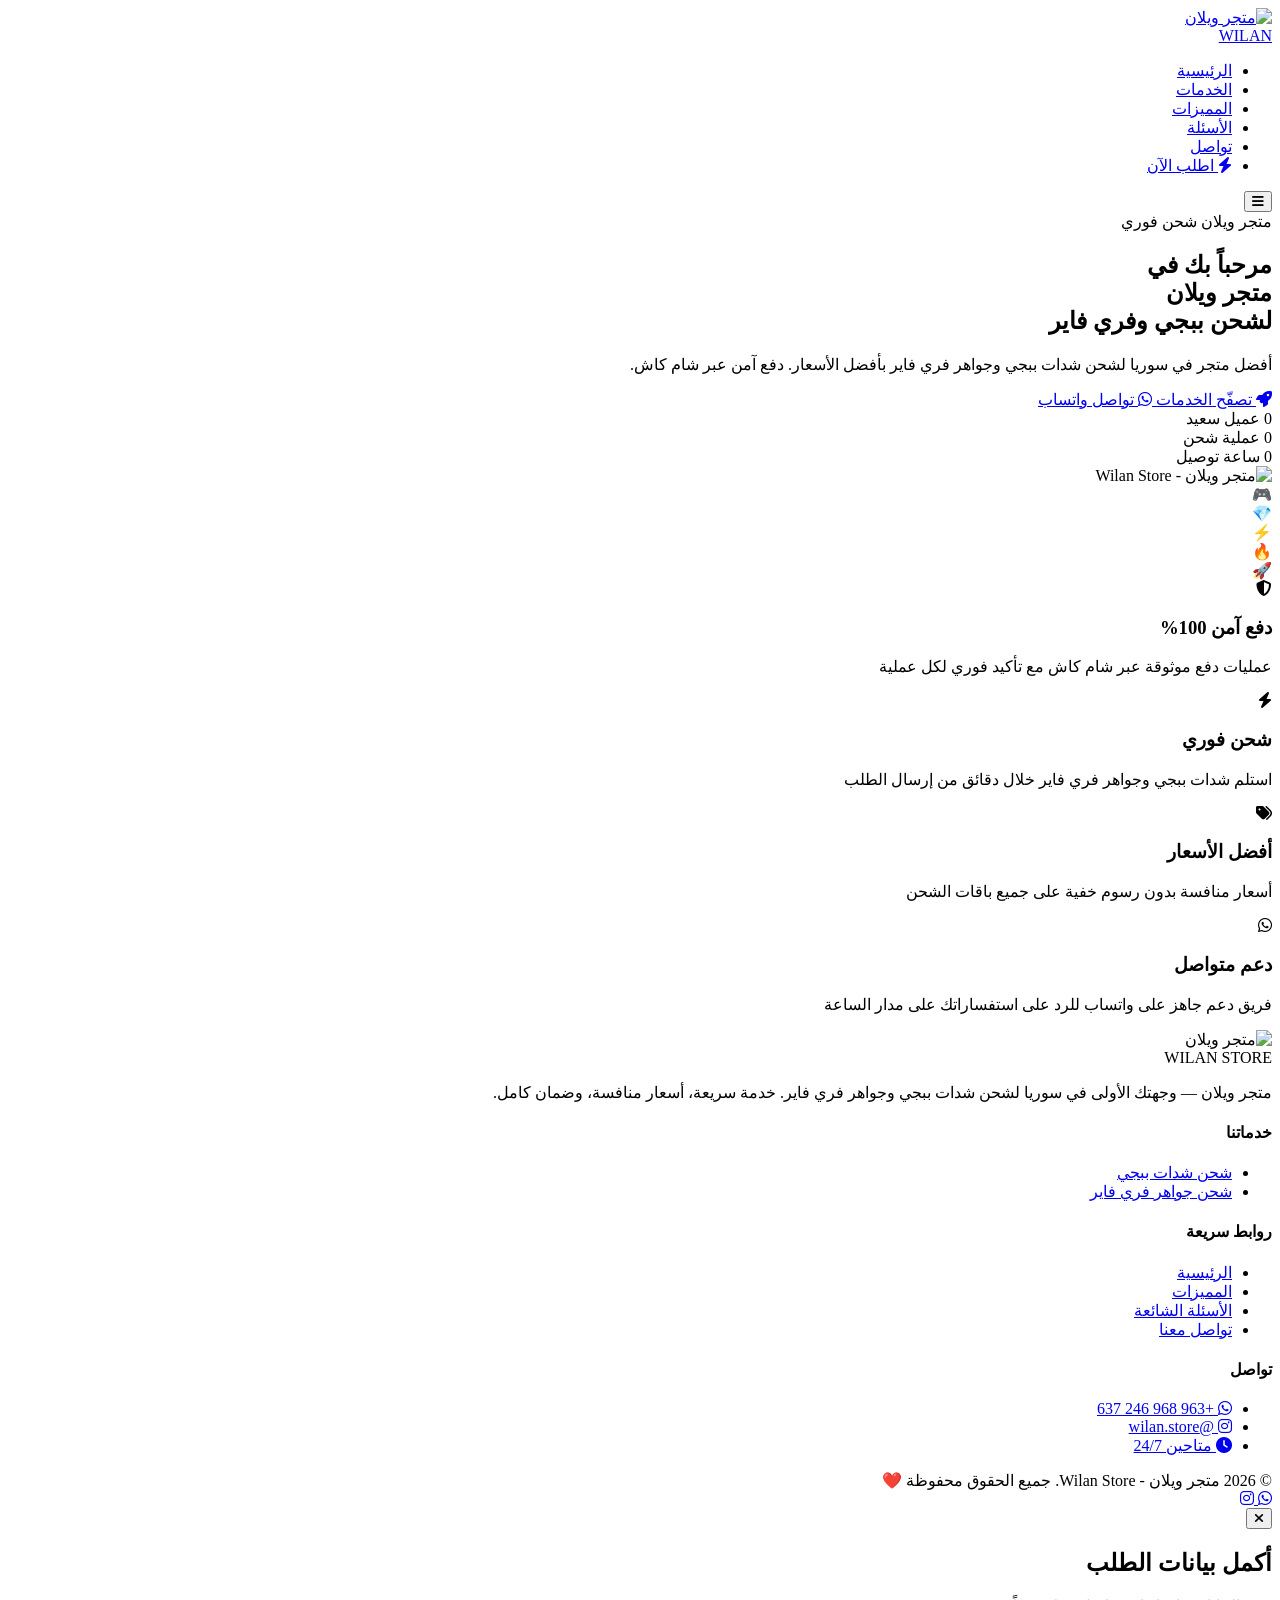
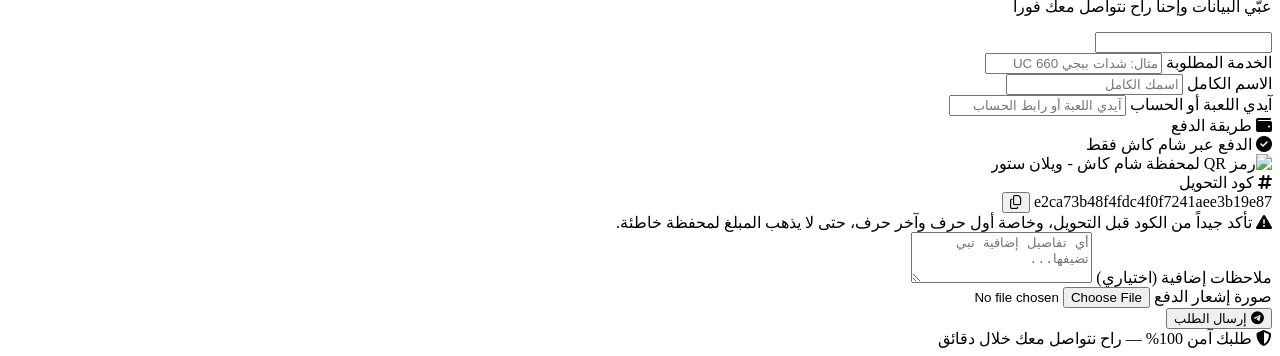
==== index.html @ 97c90207 "Add files via upload" ====
<!DOCTYPE html>
<html lang="ar" dir="rtl">
<head>
    <meta charset="UTF-8">
    <meta name="viewport" content="width=device-width, initial-scale=1.0">
    <title>متجر ويلان - Wilan Store | شحن شدات ببجي وجواهر فري فاير سوريا</title>
    <meta name="description" content="متجر ويلان - أكبر متجر في سوريا لشحن شدات ببجي وجواهر فري فاير بأفضل الأسعار وأسرع توصيل. الدفع عبر شام كاش وسيرياتيل كاش.">
    <meta name="keywords" content="شدات ببجي, جواهر فري فاير, شحن ألعاب, ويلان ستور, wilan store, شام كاش, سيرياتيل كاش, سوريا">

    <!-- Google Fonts -->
    <link rel="preconnect" href="https://fonts.googleapis.com">
    <link rel="preconnect" href="https://fonts.gstatic.com" crossorigin>
    <link href="https://fonts.googleapis.com/css2?family=Tajawal:wght@400;500;700;900&family=Cairo:wght@400;700;900&display=swap" rel="stylesheet">

    <!-- Font Awesome -->
    <link rel="stylesheet" href="https://cdnjs.cloudflare.com/ajax/libs/font-awesome/6.5.1/css/all.min.css">

    <!-- CSS -->
    <link rel="stylesheet" href="assets/css/style.css">

    <!-- Favicon (نجمة) -->
    <link rel="icon" href="data:image/svg+xml,<svg xmlns='http://www.w3.org/2000/svg' viewBox='0 0 100 100'><text y='.9em' font-size='90'>⭐</text></svg>">
</head>
<body>

    <!-- فقاعات زجاجية طافية فوق الموقع بالكامل -->
    <div class="glass-bubbles">
        <div class="glass-bubble b1"><span class="glass-bubble-inner"></span></div>
        <div class="glass-bubble b2"><span class="glass-bubble-inner"></span></div>
        <div class="glass-bubble b3"><span class="glass-bubble-inner"></span></div>
        <div class="glass-bubble b4"><span class="glass-bubble-inner"></span></div>
        <div class="glass-bubble b5"><span class="glass-bubble-inner"></span></div>
        <div class="glass-bubble b6"><span class="glass-bubble-inner"></span></div>
        <div class="glass-bubble b7"><span class="glass-bubble-inner"></span></div>
        <div class="glass-bubble b8"><span class="glass-bubble-inner"></span></div>
    </div>

    <!-- شريط تقدم التمرير -->
    <div class="scroll-progress" id="scrollProgress"></div>

    <!-- خلفية نجوم -->
    <div class="stars-bg"></div>

    <!-- شريط التنقل -->
    <nav class="navbar">
        <div class="nav-container">
            <a href="index.html" class="nav-logo">
                <div class="nav-logo-icon"><img src="assets/img/logo.jpg" alt="متجر ويلان" class="brand-photo"></div>
                <span class="nav-logo-text">WILAN</span>
            </a>

            <ul class="nav-menu">
                <li><a href="index.html" class="active">الرئيسية</a></li>
                <li><a href="services.html">الخدمات</a></li>
                <li><a href="features.html">المميزات</a></li>
                <li><a href="faq.html">الأسئلة</a></li>
                <li><a href="contact.html">تواصل</a></li>
                <li><a href="javascript:void(0)" onclick="openOrderModal()" class="nav-cta"><i class="fa-solid fa-bolt"></i> اطلب الآن</a></li>
            </ul>

            <button class="nav-toggle" aria-label="فتح القائمة">
                <i class="fa-solid fa-bars"></i>
            </button>
        </div>
    </nav>

    <!-- شريط العروض (يُتحكم به عبر بوت تيليجرام) -->
    <div class="offer-banner" id="offerBanner" style="display:none;">
        <i class="fa-solid fa-bullhorn"></i>
        <span id="offerBannerText"></span>
    </div>

<!-- قسم الهيرو -->
    <section id="home" class="hero">
        <div class="hero-container">
            <div class="hero-content">
                <div class="hero-badge">
                    <span class="dot"></span>
                    متجر ويلان شحن فوري
                </div>

                <h1>
                    مرحباً بك في <br>
                    <span class="gradient">متجر ويلان</span> <br>
                    <span class="glow">لشحن ببجي وفري فاير</span>
                </h1>

                <p>
                    أفضل متجر في سوريا لشحن شدات ببجي وجواهر فري فاير بأفضل الأسعار. دفع آمن عبر شام كاش.
                </p>

                <div class="hero-buttons">
                    <a href="services.html" class="btn btn-primary">
                        <i class="fa-solid fa-rocket"></i>
                        تصفّح الخدمات
                    </a>
                    <a href="https://wa.me/963968246637" target="_blank" class="btn btn-outline">
                        <i class="fa-brands fa-whatsapp"></i>
                        تواصل واتساب
                    </a>
                </div>

                <div class="hero-stats">
                    <div class="hero-stat">
                        <span class="hero-stat-num" data-target="5000">0</span>
                        <span class="hero-stat-label">عميل سعيد</span>
                    </div>
                    <div class="hero-stat">
                        <span class="hero-stat-num" data-target="10000">0</span>
                        <span class="hero-stat-label">عملية شحن</span>
                    </div>
                    <div class="hero-stat">
                        <span class="hero-stat-num" data-target="24">0</span>
                        <span class="hero-stat-label">ساعة توصيل</span>
                    </div>
                </div>
            </div>

            <div class="hero-visual">
                <div class="logo-showcase">
                    <div class="logo-showcase-ring"></div>
                    <div class="logo-showcase-ring"></div>
                    <div class="logo-showcase-ring"></div>
                    <div class="logo-showcase-center">
                        <img src="assets/img/logo.jpg" alt="متجر ويلان - Wilan Store" class="brand-photo-big">
                    </div>

                    <div class="floating-icon icon-1"><span class="floating-icon-inner">🎮</span></div>
                    <div class="floating-icon icon-2"><span class="floating-icon-inner">💎</span></div>
                    <div class="floating-icon icon-3"><span class="floating-icon-inner">⚡</span></div>
                    <div class="floating-icon icon-4"><span class="floating-icon-inner">🔥</span></div>
                    <div class="floating-icon icon-5"><span class="floating-icon-inner">🚀</span></div>
                </div>
            </div>
        </div>
    </section>

    
    <!-- مربعات زجاجية - لماذا نحن -->
    <section class="glass-section">
        <div class="glass-grid">
            <div class="glass-box">
                <div class="glass-box-icon"><i class="fa-solid fa-shield-halved"></i></div>
                <h3>دفع آمن 100%</h3>
                <p>عمليات دفع موثوقة عبر شام كاش مع تأكيد فوري لكل عملية</p>
            </div>
            <div class="glass-box">
                <div class="glass-box-icon"><i class="fa-solid fa-bolt"></i></div>
                <h3>شحن فوري</h3>
                <p>استلم شدات ببجي وجواهر فري فاير خلال دقائق من إرسال الطلب</p>
            </div>
            <div class="glass-box">
                <div class="glass-box-icon"><i class="fa-solid fa-tags"></i></div>
                <h3>أفضل الأسعار</h3>
                <p>أسعار منافسة بدون رسوم خفية على جميع باقات الشحن</p>
            </div>
            <div class="glass-box">
                <div class="glass-box-icon"><i class="fa-brands fa-whatsapp"></i></div>
                <h3>دعم متواصل</h3>
                <p>فريق دعم جاهز على واتساب للرد على استفساراتك على مدار الساعة</p>
            </div>
        </div>
    </section>

    <!-- الفوتر -->
    <footer class="footer">
        <div class="footer-container">
            <div class="footer-col">
                <div class="footer-logo">
                    <div class="nav-logo-icon"><img src="assets/img/logo.jpg" alt="متجر ويلان" class="brand-photo"></div>
                    <span class="nav-logo-text">WILAN STORE</span>
                </div>
                <p>متجر ويلان — وجهتك الأولى في سوريا لشحن شدات ببجي وجواهر فري فاير. خدمة سريعة، أسعار منافسة، وضمان كامل.</p>
            </div>

            <div class="footer-col">
                <h4>خدماتنا</h4>
                <ul>
                    <li><a href="services.html">شحن شدات ببجي</a></li>
                    <li><a href="services.html">شحن جواهر فري فاير</a></li>
                </ul>
            </div>

            <div class="footer-col">
                <h4>روابط سريعة</h4>
                <ul>
                    <li><a href="index.html">الرئيسية</a></li>
                    <li><a href="features.html">المميزات</a></li>
                    <li><a href="faq.html">الأسئلة الشائعة</a></li>
                    <li><a href="contact.html">تواصل معنا</a></li>
                </ul>
            </div>

            <div class="footer-col">
                <h4>تواصل</h4>
                <ul>
                    <li><a href="https://wa.me/963968246637" target="_blank"><i class="fa-brands fa-whatsapp"></i> +963 968 246 637</a></li>
                    <li><a href="https://instagram.com/wilan.store" target="_blank"><i class="fa-brands fa-instagram"></i> @wilan.store</a></li>
                    <li><a href="javascript:void(0)"><i class="fa-solid fa-clock"></i> متاحين 24/7</a></li>
                </ul>
            </div>
        </div>

        <div class="footer-bottom">
            © <span id="year"></span> متجر ويلان - Wilan Store. جميع الحقوق محفوظة ❤️
        </div>
    </footer>

<!-- أزرار التواصل العائمة -->
    <a href="https://wa.me/963968246637" target="_blank" class="floating-whatsapp" title="تواصل واتساب">
        <i class="fa-brands fa-whatsapp"></i>
    </a>
    <a href="https://instagram.com/wilan.store" target="_blank" class="floating-instagram" title="تابعنا على انستغرام">
        <i class="fa-brands fa-instagram"></i>
    </a>

    <!-- Modal الطلب -->
    <div class="modal" id="orderModal">
        <div class="modal-content">
            <button class="modal-close" type="button">
                <i class="fa-solid fa-xmark"></i>
            </button>

            <h2>أكمل بيانات الطلب</h2>
            <p class="modal-subtitle">عبّي البيانات وإحنا راح نتواصل معك فوراً</p>

            <form id="orderForm" enctype="multipart/form-data">
                <input type="text" name="website" class="hp-field" tabindex="-1" autocomplete="off">
                <input type="hidden" id="modalPrice" name="price">
                <div class="form-group">
                    <label for="modalService">الخدمة المطلوبة</label>
                    <input type="text" id="modalService" name="service" placeholder="مثال: شدات ببجي 660 UC" required>
                </div>

                <div class="form-group">
                    <label for="modalName">الاسم الكامل</label>
                    <input type="text" id="modalName" name="name" placeholder="اسمك الكامل" required>
                </div>

                <div class="form-group">
                    <label for="modalGameId">آيدي اللعبة أو الحساب</label>
                    <input type="text" id="modalGameId" name="gameId" placeholder="آيدي اللعبة أو رابط الحساب" required>
                </div>

                <div class="form-group">
                    <label><i class="fa-solid fa-wallet"></i> طريقة الدفع</label>
                    <input type="hidden" name="payment" value="شام كاش">
                    <div class="shamcash-box">
                        <div class="shamcash-header">
                            <i class="fa-solid fa-circle-check"></i>
                            <span>الدفع عبر شام كاش فقط</span>
                        </div>

                        <div class="shamcash-qr">
                            <img src="assets/img/shamcash-qr.jpg" alt="رمز QR لمحفظة شام كاش - ويلان ستور" loading="lazy">
                        </div>

                        <div class="shamcash-code-label">
                            <i class="fa-solid fa-hashtag"></i>
                            <span>كود التحويل</span>
                        </div>
                        <div class="shamcash-code">
                            <span id="shamCashCode">e2ca73b48f4fdc4f0f7241aee3b19e87</span>
                            <button type="button" class="copy-code-btn" data-copy-target="shamCashCode" aria-label="نسخ كود التحويل">
                                <i class="fa-regular fa-copy"></i>
                            </button>
                        </div>

                        <div class="shamcash-warning">
                            <i class="fa-solid fa-triangle-exclamation"></i>
                            <span>تأكد جيداً من الكود قبل التحويل، وخاصة أول حرف وآخر حرف، حتى لا يذهب المبلغ لمحفظة خاطئة.</span>
                        </div>
                    </div>
                </div>

                <div class="form-group">
                    <label for="modalNotes">ملاحظات إضافية (اختياري)</label>
                    <textarea id="modalNotes" name="notes" rows="3" placeholder="أي تفاصيل إضافية تبي تضيفها..."></textarea>
                </div>

                <div class="form-group">
                    <label for="modalReceipt">صورة إشعار الدفع</label>
                    <input type="file" id="modalReceipt" name="receipt" accept="image/*" required>
                    <div class="receipt-preview" id="receiptPreview" style="display:none;">
                        <img id="receiptPreviewImg" src="" alt="معاينة الإشعار">
                    </div>
                </div>

                <button type="submit" class="form-submit" id="orderSubmitBtn">
                    <i class="fa-brands fa-telegram"></i>
                    <span id="orderSubmitBtnText">إرسال الطلب</span>
                </button>

                <div class="form-status" id="formStatus"></div>

                <div class="modal-note">
                    <i class="fa-solid fa-shield-halved"></i>
                    <span>طلبك آمن 100% — راح نتواصل معك خلال دقائق</span>
                </div>
            </form>
        </div>
    </div>

    
    <script src="assets/js/config.js"></script>
    <script src="assets/js/main.js"></script>
    <script>
        // تحديث السنة تلقائياً
        document.getElementById('year').textContent = new Date().getFullYear();
    </script>
</body>
</html>
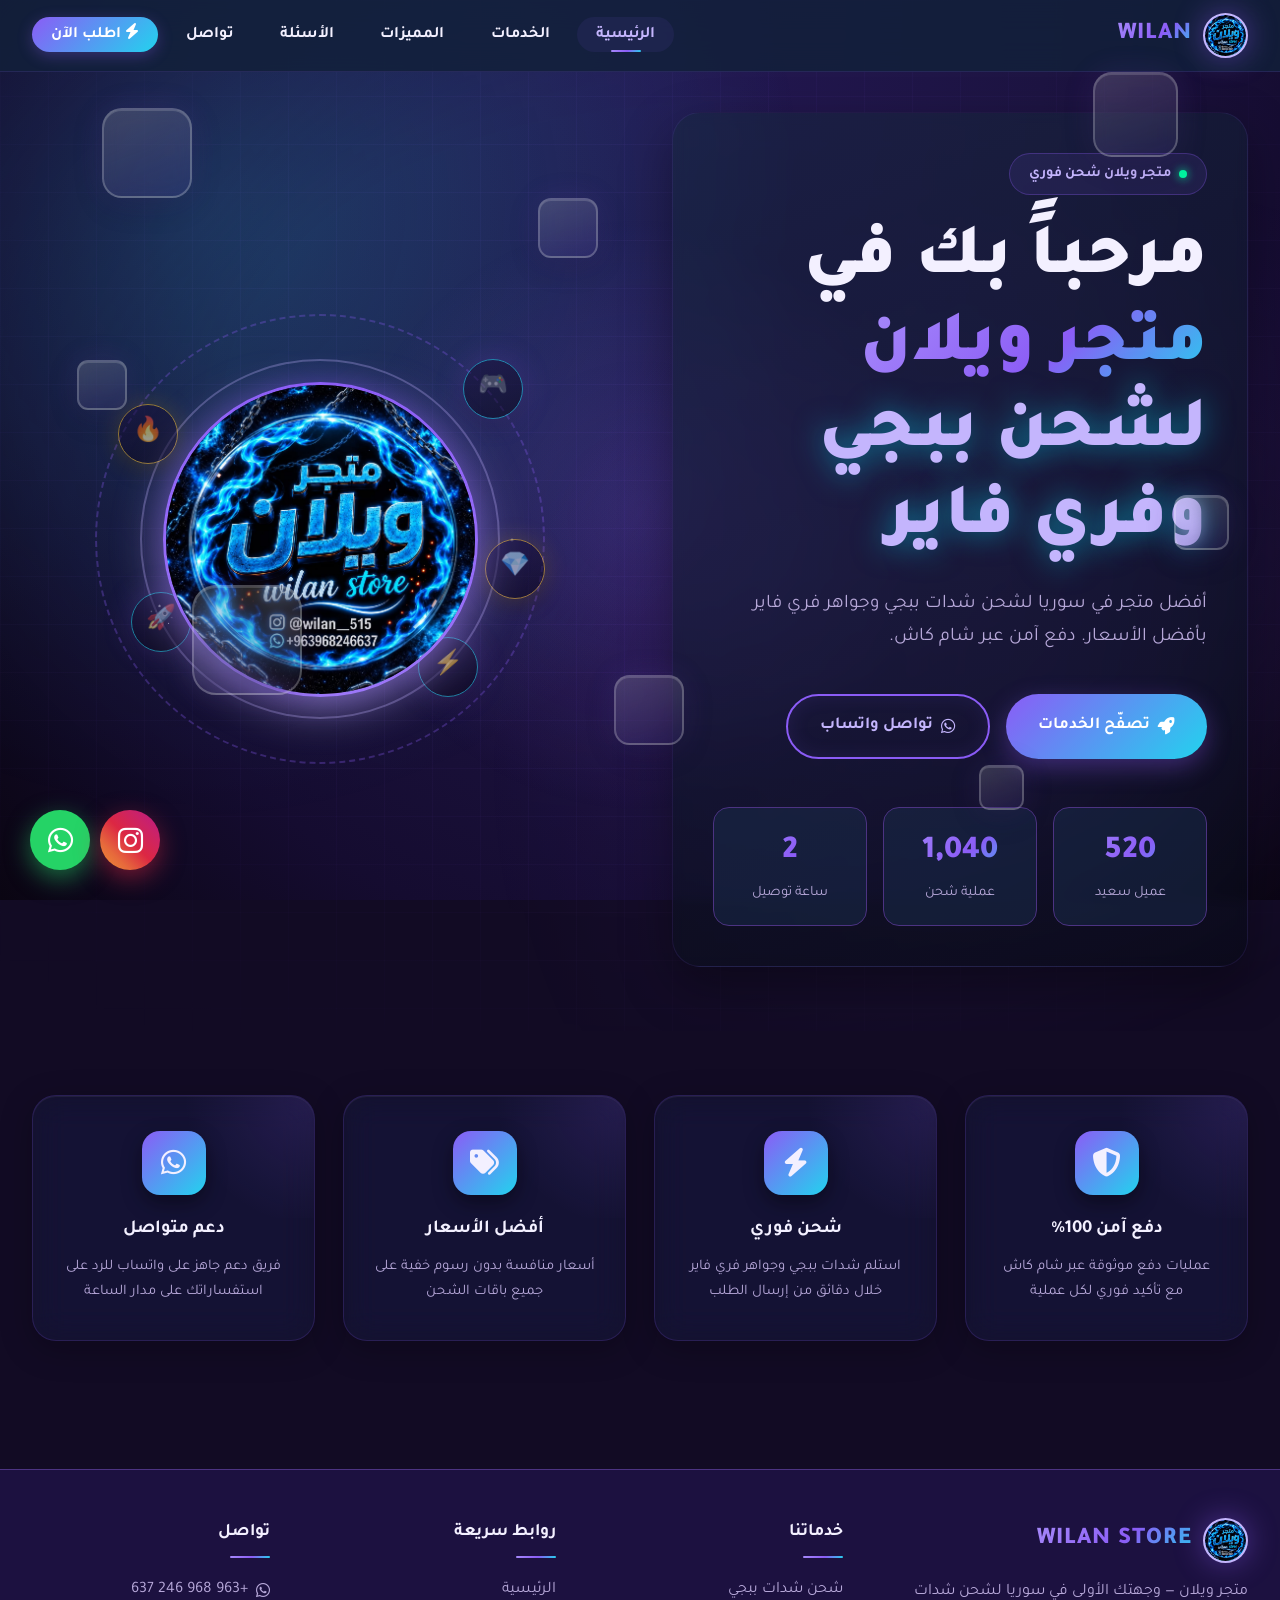
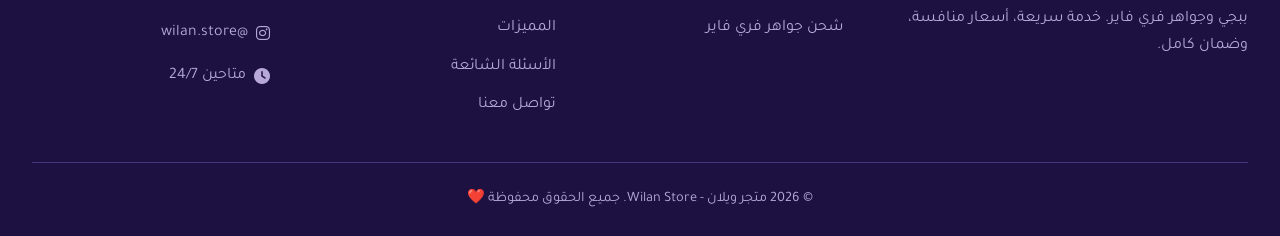
==== commit b4029367: "Rename index-1.html to index.html" ====
--- a/index.html
+++ b/index.html
@@ -308,5 +308,6 @@
         // تحديث السنة تلقائياً
         document.getElementById('year').textContent = new Date().getFullYear();
     </script>
+    <script src="assets/js/auth.js" defer></script>
 </body>
 </html>
--- a/assets/css/style.css
+++ b/assets/css/style.css
@@ -0,0 +1,1985 @@
+/* ============================================
+   ويلان ستور - Wilan Store
+   ستايل Neon Arcade - دمج بنفسجي كهربائي × سماوي × ذهبي
+============================================ */
+
+:root {
+    --primary: #8b5cf6;          /* بنفسجي كهربائي - اللون الأساسي الجديد */
+    --primary-dark: #6d28d9;     /* بنفسجي غامق للتدرجات والظلال */
+    --primary-glow: #c4b5fd;     /* توهج لافندر فاتح */
+    --accent: #22d3ee;           /* سماوي/فيروزي - لون التباين الثانوي (Duotone) */
+    --sky-feather: #a78bfa;      /* لافندر ريشي فاتح */
+    --white: #ffffff;
+    --dark-bg: #120b24;          /* كحلي بنفسجي عميق شبه أسود */
+    --dark-card: #1c1140;
+    --dark-card-2: #24164f;
+    --border: #4c3382;
+    --text: #f3f0ff;
+    --text-muted: #b7a8d9;
+    --gold: #fbbf24;             /* ذهبي دافئ لشارات VIP والتقييمات */
+    --danger: #ff4d6d;
+    --success: #00f5a0;
+    --gradient-1: linear-gradient(135deg, #8b5cf6 0%, #22d3ee 100%);
+    --gradient-2: linear-gradient(135deg, #a78bfa 0%, #8b5cf6 55%, #22d3ee 100%);
+    --gradient-gold: linear-gradient(135deg, #fbbf24 0%, #f59e0b 100%);
+    --shadow-glow: 0 0 30px rgba(139, 92, 246, 0.45);
+    --shadow-card: 0 8px 32px rgba(8, 4, 20, 0.55);
+    --transition: all 0.3s cubic-bezier(0.4, 0, 0.2, 1);
+}
+
+* {
+    margin: 0;
+    padding: 0;
+    box-sizing: border-box;
+}
+
+html {
+    scroll-behavior: smooth;
+}
+
+body {
+    font-family: 'Tajawal', 'Cairo', 'Segoe UI', sans-serif;
+    background: var(--dark-bg);
+    color: var(--text);
+    line-height: 1.7;
+    overflow-x: hidden;
+    direction: rtl;
+}
+
+/* خلفية نجوم متلألئة */
+.stars-bg {
+    position: fixed;
+    top: 0;
+    left: 0;
+    width: 100%;
+    height: 100%;
+    z-index: -1;
+    background:
+        radial-gradient(ellipse at top, #241854 0%, #1d1442 45%, #150c30 75%, #0a0512 100%),
+        var(--dark-bg);
+}
+
+.stars-bg::before,
+.stars-bg::after {
+    content: '';
+    position: absolute;
+    top: 0;
+    left: 0;
+    width: 100%;
+    height: 100%;
+    background-image:
+        radial-gradient(2px 2px at 20% 30%, white, transparent),
+        radial-gradient(1px 1px at 60% 70%, white, transparent),
+        radial-gradient(1.5px 1.5px at 80% 20%, white, transparent),
+        radial-gradient(1px 1px at 30% 80%, white, transparent),
+        radial-gradient(2px 2px at 90% 50%, white, transparent),
+        radial-gradient(1px 1px at 10% 60%, white, transparent),
+        radial-gradient(1.5px 1.5px at 45% 15%, white, transparent),
+        radial-gradient(1px 1px at 70% 90%, white, transparent);
+    background-size: 200% 200%;
+    animation: starsTwinkle 8s ease-in-out infinite;
+    opacity: 0.6;
+}
+
+.stars-bg::after {
+    background-size: 300% 300%;
+    animation: starsTwinkle 12s ease-in-out infinite reverse;
+    opacity: 0.4;
+}
+
+@keyframes starsTwinkle {
+    0%, 100% { opacity: 0.4; }
+    50% { opacity: 0.8; }
+}
+
+/* شريط التنقل */
+.navbar {
+    position: fixed;
+    top: 0;
+    right: 0;
+    left: 0;
+    z-index: 1000;
+    background: rgba(18, 32, 58, 0.85);
+    backdrop-filter: blur(20px);
+    -webkit-backdrop-filter: blur(20px);
+    border-bottom: 1px solid rgba(139, 92, 246, 0.15);
+    transition: var(--transition);
+}
+
+.navbar.scrolled {
+    background: rgba(18, 32, 58, 0.95);
+    box-shadow: 0 4px 30px rgba(139, 92, 246, 0.1);
+}
+
+/* شريط العروض - يُتحكم به عبر بوت تيليجرام */
+.offer-banner {
+    position: sticky;
+    top: 72px;
+    z-index: 999;
+    background: var(--gradient-gold);
+    color: #241205;
+    font-weight: 700;
+    text-align: center;
+    padding: 0.6rem 1rem;
+    font-size: 0.95rem;
+    display: flex;
+    align-items: center;
+    justify-content: center;
+    gap: 0.5rem;
+}
+
+.nav-container {
+    max-width: 1400px;
+    margin: 0 auto;
+    padding: 0.8rem 2rem;
+    display: flex;
+    align-items: center;
+    justify-content: space-between;
+    gap: 2rem;
+}
+
+.nav-logo {
+    display: flex;
+    align-items: center;
+    gap: 0.7rem;
+    text-decoration: none;
+    color: var(--text);
+    font-weight: 900;
+    font-size: 1.5rem;
+}
+
+.nav-logo-icon {
+    width: 45px;
+    height: 45px;
+    border-radius: 50%;
+    background: var(--gradient-1);
+    display: flex;
+    align-items: center;
+    justify-content: center;
+    color: white;
+    font-size: 1.4rem;
+    font-weight: 900;
+    box-shadow: var(--shadow-glow);
+    border: 2px solid var(--primary-glow);
+    position: relative;
+    overflow: hidden;
+}
+
+.nav-logo-icon::before {
+    content: '';
+    position: absolute;
+    inset: 0;
+    background: conic-gradient(from 0deg, transparent, rgba(255,255,255,0.4), transparent);
+    animation: rotateGlow 4s linear infinite;
+}
+
+.brand-mark {
+    width: 56%;
+    height: 56%;
+    color: #ffffff;
+    position: relative;
+    z-index: 1;
+    filter: drop-shadow(0 0 6px rgba(255, 255, 255, 0.35));
+}
+
+.brand-photo {
+    width: 100%;
+    height: 100%;
+    border-radius: 50%;
+    object-fit: cover;
+    position: relative;
+    z-index: 1;
+}
+
+@keyframes rotateGlow {
+    to { transform: rotate(360deg); }
+}
+
+.nav-logo-text {
+    background: var(--gradient-2);
+    -webkit-background-clip: text;
+    background-clip: text;
+    -webkit-text-fill-color: transparent;
+    letter-spacing: 1px;
+}
+
+.nav-menu {
+    display: flex;
+    list-style: none;
+    gap: 0.5rem;
+    align-items: center;
+}
+
+.nav-menu a {
+    color: var(--text);
+    text-decoration: none;
+    padding: 0.6rem 1.2rem;
+    border-radius: 50px;
+    font-weight: 600;
+    transition: var(--transition);
+    position: relative;
+}
+
+.nav-menu a:hover,
+.nav-menu a.active {
+    color: var(--primary-glow);
+    background: rgba(139, 92, 246, 0.08);
+}
+
+.nav-menu a.active::after {
+    content: '';
+    position: absolute;
+    bottom: 0;
+    right: 50%;
+    transform: translateX(50%);
+    width: 30px;
+    height: 2px;
+    background: var(--gradient-2);
+    border-radius: 2px;
+}
+
+.nav-cta {
+    background: var(--gradient-1) !important;
+    color: white !important;
+    box-shadow: 0 4px 15px rgba(139, 92, 246, 0.3);
+}
+
+.nav-cta:hover {
+    transform: translateY(-2px);
+    box-shadow: 0 6px 20px rgba(139, 92, 246, 0.5) !important;
+}
+
+.nav-toggle {
+    display: none;
+    width: 44px;
+    height: 44px;
+    align-items: center;
+    justify-content: center;
+    background: var(--dark-card);
+    border: 1px solid var(--border);
+    border-radius: 50%;
+    color: var(--text);
+    font-size: 1.2rem;
+    cursor: pointer;
+    transition: var(--transition);
+}
+
+.nav-toggle:hover {
+    border-color: var(--primary);
+    color: var(--primary-glow);
+}
+
+/* قسم الهيرو */
+/* فقاعات زجاجية طافية فوق كامل الموقع */
+.glass-bubbles {
+    position: fixed;
+    inset: 0;
+    overflow: hidden;
+    pointer-events: none;
+    z-index: 999999;
+}
+
+.glass-bubble {
+    position: absolute;
+    will-change: transform;
+    transition: transform 0.2s ease-out;
+}
+
+.glass-bubble-inner {
+    display: block;
+    width: 100%;
+    height: 100%;
+    background: linear-gradient(160deg, rgba(255, 255, 255, 0.35), rgba(139, 92, 246, 0.22));
+    border: 2px solid rgba(255, 255, 255, 0.55);
+    border-radius: 22%;
+    backdrop-filter: blur(8px);
+    -webkit-backdrop-filter: blur(8px);
+    box-shadow: 0 8px 32px rgba(0, 0, 0, 0.35), 0 0 30px rgba(139, 92, 246, 0.35), inset 0 1px 0 rgba(255, 255, 255, 0.4);
+    animation: bubbleFloat 9s ease-in-out infinite;
+    opacity: 0.45;
+}
+
+.glass-bubble.b1 { width: 90px; height: 90px; top: 12%; left: 8%; }
+.glass-bubble.b2 { width: 60px; height: 60px; top: 22%; left: 42%; }
+.glass-bubble.b3 { width: 110px; height: 110px; top: 65%; left: 15%; }
+.glass-bubble.b4 { width: 70px; height: 70px; top: 75%; left: 48%; }
+.glass-bubble.b5 { width: 50px; height: 50px; top: 40%; left: 6%; }
+.glass-bubble.b6 { width: 85px; height: 85px; top: 8%; right: 8%; }
+.glass-bubble.b7 { width: 55px; height: 55px; top: 55%; right: 4%; }
+.glass-bubble.b8 { width: 45px; height: 45px; top: 85%; right: 20%; }
+
+.glass-bubble.b1 .glass-bubble-inner { animation-duration: 10s; }
+.glass-bubble.b2 .glass-bubble-inner { animation-duration: 8s; animation-delay: 1s; }
+.glass-bubble.b3 .glass-bubble-inner { animation-duration: 12s; animation-delay: 0.5s; }
+.glass-bubble.b4 .glass-bubble-inner { animation-duration: 9s; animation-delay: 2s; }
+.glass-bubble.b5 .glass-bubble-inner { animation-duration: 7s; animation-delay: 1.5s; }
+.glass-bubble.b6 .glass-bubble-inner { animation-duration: 11s; animation-delay: 0.8s; }
+.glass-bubble.b7 .glass-bubble-inner { animation-duration: 8.5s; animation-delay: 2.5s; }
+.glass-bubble.b8 .glass-bubble-inner { animation-duration: 6.5s; animation-delay: 1.2s; }
+
+@keyframes bubbleFloat {
+    0%, 100% { transform: translateY(0) translateX(0) rotate(0deg); }
+    25% { transform: translateY(-22px) translateX(10px) rotate(6deg); }
+    50% { transform: translateY(-8px) translateX(-14px) rotate(-4deg); }
+    75% { transform: translateY(-28px) translateX(6px) rotate(3deg); }
+}
+
+@media (max-width: 768px) {
+    .glass-bubble.b2, .glass-bubble.b4, .glass-bubble.b7 { display: none; }
+}
+
+.hero {
+    min-height: 100vh;
+    display: flex;
+    align-items: center;
+    justify-content: center;
+    position: relative;
+    padding: 7rem 2rem 4rem;
+    overflow: hidden;
+}
+
+.hero::before {
+    content: '';
+    position: absolute;
+    top: 50%;
+    left: 50%;
+    transform: translate(-50%, -50%);
+    width: 600px;
+    height: 600px;
+    background: radial-gradient(circle, rgba(139, 92, 246, 0.2) 0%, transparent 70%);
+    border-radius: 50%;
+    animation: pulseGlow 4s ease-in-out infinite;
+    z-index: 0;
+}
+
+.hero::after {
+    content: '';
+    position: absolute;
+    inset: 0;
+    background:
+        radial-gradient(circle at 15% 20%, rgba(34, 211, 238, 0.22) 0%, transparent 45%),
+        radial-gradient(circle at 85% 75%, rgba(139, 92, 246, 0.18) 0%, transparent 45%),
+        linear-gradient(rgba(139, 92, 246, 0.05) 1px, transparent 1px),
+        linear-gradient(90deg, rgba(139, 92, 246, 0.05) 1px, transparent 1px);
+    background-size: auto, auto, 48px 48px, 48px 48px;
+    -webkit-mask-image: radial-gradient(ellipse 80% 70% at 50% 40%, #000 40%, transparent 100%);
+    mask-image: radial-gradient(ellipse 80% 70% at 50% 40%, #000 40%, transparent 100%);
+    z-index: 0;
+    pointer-events: none;
+}
+
+@keyframes pulseGlow {
+    0%, 100% { transform: translate(-50%, -50%) scale(1); opacity: 0.6; }
+    50% { transform: translate(-50%, -50%) scale(1.2); opacity: 0.9; }
+}
+
+.hero-container {
+    max-width: 1400px;
+    width: 100%;
+    display: grid;
+    grid-template-columns: 1fr 1fr;
+    gap: 4rem;
+    align-items: center;
+    position: relative;
+    z-index: 3;
+}
+
+.hero-content {
+    animation: slideInRight 1s ease-out;
+    background: linear-gradient(160deg, rgba(23, 39, 63, 0.55) 0%, rgba(6, 10, 20, 0.55) 100%);
+    border: 1px solid rgba(139, 92, 246, 0.12);
+    border-radius: 28px;
+    padding: 2.5rem;
+    backdrop-filter: blur(6px);
+    box-shadow: 0 20px 50px rgba(0, 0, 0, 0.35);
+}
+
+@keyframes slideInRight {
+    from { opacity: 0; transform: translateX(50px); }
+    to { opacity: 1; transform: translateX(0); }
+}
+
+.hero-badge {
+    display: inline-flex;
+    align-items: center;
+    gap: 0.5rem;
+    padding: 0.5rem 1.2rem;
+    background: rgba(139, 92, 246, 0.1);
+    border: 1px solid rgba(139, 92, 246, 0.3);
+    border-radius: 50px;
+    color: var(--primary-glow);
+    font-size: 0.9rem;
+    font-weight: 600;
+    margin-bottom: 1.5rem;
+    animation: fadeInDown 1s ease-out 0.2s both;
+}
+
+.hero-badge .dot {
+    width: 8px;
+    height: 8px;
+    background: var(--success);
+    border-radius: 50%;
+    animation: blink 1.5s ease-in-out infinite;
+    box-shadow: 0 0 10px var(--success);
+}
+
+@keyframes blink {
+    0%, 100% { opacity: 1; }
+    50% { opacity: 0.4; }
+}
+
+.hero h1 {
+    font-size: clamp(2.5rem, 6vw, 4.5rem);
+    font-weight: 900;
+    line-height: 1.2;
+    margin-bottom: 1.5rem;
+    animation: fadeInUp 1s ease-out 0.3s both;
+}
+
+.hero h1 .gradient {
+    background: var(--gradient-2);
+    -webkit-background-clip: text;
+    background-clip: text;
+    -webkit-text-fill-color: transparent;
+    display: inline-block;
+}
+
+.hero h1 .glow {
+    color: var(--primary-glow);
+    text-shadow: 0 0 30px rgba(0, 229, 255, 0.5);
+}
+
+.hero p {
+    font-size: 1.2rem;
+    color: var(--text-muted);
+    margin-bottom: 2.5rem;
+    max-width: 600px;
+    animation: fadeInUp 1s ease-out 0.5s both;
+}
+
+@keyframes fadeInUp {
+    from { opacity: 0; transform: translateY(30px); }
+    to { opacity: 1; transform: translateY(0); }
+}
+
+@keyframes fadeInDown {
+    from { opacity: 0; transform: translateY(-30px); }
+    to { opacity: 1; transform: translateY(0); }
+}
+
+.hero-buttons {
+    display: flex;
+    gap: 1rem;
+    flex-wrap: wrap;
+    animation: fadeInUp 1s ease-out 0.7s both;
+}
+
+.btn {
+    padding: 1rem 2rem;
+    border-radius: 50px;
+    font-weight: 700;
+    font-size: 1.05rem;
+    text-decoration: none;
+    display: inline-flex;
+    align-items: center;
+    gap: 0.5rem;
+    cursor: pointer;
+    transition: var(--transition);
+    border: none;
+    font-family: inherit;
+}
+
+.btn:active,
+.service-card-btn:active,
+.nav-cta:active,
+.form-submit:active,
+.tab-btn:active {
+    transform: scale(0.95);
+}
+
+.btn-primary {
+    background: var(--gradient-1);
+    color: white;
+    box-shadow: 0 8px 25px rgba(139, 92, 246, 0.35);
+}
+
+.btn-primary:hover {
+    transform: translateY(-3px);
+    box-shadow: 0 12px 35px rgba(139, 92, 246, 0.5);
+}
+
+.btn-outline {
+    background: transparent;
+    color: var(--primary-glow);
+    border: 2px solid var(--primary);
+    box-shadow: inset 0 0 20px rgba(139, 92, 246, 0.1);
+}
+
+.btn-outline:hover {
+    background: rgba(139, 92, 246, 0.1);
+    transform: translateY(-3px);
+    box-shadow: 0 8px 25px rgba(139, 92, 246, 0.2), inset 0 0 20px rgba(139, 92, 246, 0.2);
+}
+
+/* شريط تقدّم التمرير - إشارة اللعب المميزة للموقع */
+.scroll-progress {
+    position: fixed;
+    top: 0;
+    right: 0;
+    height: 3px;
+    width: 0%;
+    background: linear-gradient(90deg, var(--primary), var(--primary-glow));
+    box-shadow: 0 0 10px rgba(0, 229, 255, 0.7);
+    z-index: 2000;
+    transition: width 0.1s ease-out;
+}
+
+@media (prefers-reduced-motion: reduce) {
+    *, *::before, *::after {
+        animation-duration: 0.01ms !important;
+        animation-iteration-count: 1 !important;
+        transition-duration: 0.01ms !important;
+        scroll-behavior: auto !important;
+    }
+}
+
+.hero-stats {
+    display: flex;
+    gap: 1rem;
+    margin-top: 3rem;
+    padding-top: 0;
+    border-top: none;
+    animation: fadeInUp 1s ease-out 0.9s both;
+}
+
+.hero-stat {
+    text-align: center;
+    flex: 1;
+    padding: 1.1rem 0.5rem;
+    background: rgba(26, 44, 77, 0.5);
+    border: 1px solid var(--border);
+    border-radius: 16px;
+    backdrop-filter: blur(10px);
+    transition: var(--transition);
+}
+
+.hero-stat:hover {
+    border-color: var(--primary);
+    transform: translateY(-4px);
+    box-shadow: 0 10px 25px rgba(139, 92, 246, 0.15);
+}
+
+.hero-stat-num {
+    font-size: 2rem;
+    font-weight: 900;
+    background: var(--gradient-2);
+    -webkit-background-clip: text;
+    background-clip: text;
+    -webkit-text-fill-color: transparent;
+    display: block;
+}
+
+.hero-stat-label {
+    color: var(--text-muted);
+    font-size: 0.9rem;
+}
+
+.hero-visual {
+    position: relative;
+    display: flex;
+    align-items: center;
+    justify-content: center;
+    animation: slideInLeft 1s ease-out;
+}
+
+@keyframes slideInLeft {
+    from { opacity: 0; transform: translateX(-50px); }
+    to { opacity: 1; transform: translateX(0); }
+}
+
+.logo-showcase {
+    position: relative;
+    width: 100%;
+    max-width: 450px;
+    aspect-ratio: 1;
+    display: flex;
+    align-items: center;
+    justify-content: center;
+}
+
+.logo-showcase-ring {
+    position: absolute;
+    border-radius: 50%;
+    border: 2px solid var(--primary);
+    opacity: 0.3;
+    animation: rotateRing 20s linear infinite;
+}
+
+.logo-showcase-ring:nth-child(1) {
+    width: 100%;
+    height: 100%;
+    border-style: dashed;
+}
+
+.logo-showcase-ring:nth-child(2) {
+    width: 80%;
+    height: 80%;
+    border-color: var(--primary-glow);
+    animation-direction: reverse;
+    animation-duration: 15s;
+}
+
+.logo-showcase-ring:nth-child(3) {
+    width: 60%;
+    height: 60%;
+    border-color: var(--accent);
+    animation-duration: 10s;
+}
+
+@keyframes rotateRing {
+    to { transform: rotate(360deg); }
+}
+
+.logo-showcase-center {
+    width: 70%;
+    height: 70%;
+    border-radius: 50%;
+    background: radial-gradient(circle, var(--dark-card-2) 0%, var(--dark-bg) 100%);
+    border: 3px solid var(--primary);
+    display: flex;
+    align-items: center;
+    justify-content: center;
+    box-shadow: var(--shadow-glow), inset 0 0 50px rgba(139, 92, 246, 0.2);
+    position: relative;
+    z-index: 2;
+}
+
+.logo-showcase-center::before {
+    content: '';
+    position: absolute;
+    inset: -20px;
+    border-radius: 50%;
+    background: conic-gradient(from 0deg, transparent, var(--primary-glow), transparent);
+    animation: rotateGlow 6s linear infinite;
+    opacity: 0.4;
+    z-index: -1;
+    filter: blur(20px);
+}
+
+.brand-mark-big {
+    width: 108px;
+    height: 108px;
+    color: #ffffff;
+    filter: drop-shadow(0 0 22px rgba(56, 189, 248, 0.55));
+}
+
+.brand-photo-big {
+    width: 100%;
+    height: 100%;
+    border-radius: 50%;
+    object-fit: cover;
+}
+
+.logo-text-sub {
+    font-size: 1.35rem;
+    font-weight: 800;
+    color: var(--sky-feather);
+    letter-spacing: 4px;
+    text-transform: uppercase;
+    text-align: center;
+    margin-top: 1rem;
+}
+
+.floating-icon {
+    position: absolute;
+    width: 60px;
+    height: 60px;
+    will-change: transform;
+    transition: transform 0.15s ease-out;
+}
+
+.floating-icon-inner {
+    width: 100%;
+    height: 100%;
+    background: linear-gradient(160deg, #1d1442 0%, #0a0616 100%);
+    border: 1px solid var(--accent);
+    border-radius: 50%;
+    display: flex;
+    align-items: center;
+    justify-content: center;
+    font-size: 1.5rem;
+    box-shadow: var(--shadow-glow), 0 8px 20px rgba(0, 0, 0, 0.45);
+    animation: float 4s ease-in-out infinite;
+    opacity: 0.55;
+}
+
+.floating-icon.icon-2 .floating-icon-inner,
+.floating-icon.icon-4 .floating-icon-inner { border-color: var(--gold); box-shadow: 0 0 25px rgba(251, 191, 36, 0.35), 0 8px 20px rgba(0, 0, 0, 0.45); }
+
+.floating-icon.icon-1 { top: 10%; right: 5%; }
+.floating-icon.icon-2 { top: 50%; right: 0; }
+.floating-icon.icon-3 { bottom: 15%; right: 15%; }
+.floating-icon.icon-4 { top: 20%; left: 5%; }
+.floating-icon.icon-5 { bottom: 25%; left: 8%; }
+
+.floating-icon.icon-1 .floating-icon-inner { animation-delay: 0s; }
+.floating-icon.icon-2 .floating-icon-inner { animation-delay: 1s; }
+.floating-icon.icon-3 .floating-icon-inner { animation-delay: 2s; }
+.floating-icon.icon-4 .floating-icon-inner { animation-delay: 1.5s; }
+.floating-icon.icon-5 .floating-icon-inner { animation-delay: 0.5s; }
+
+@keyframes float {
+    0%, 100% { transform: translateY(0px); }
+    50% { transform: translateY(-20px); }
+}
+
+/* المميزات */
+.features {
+    padding: 5rem 2rem;
+    max-width: 1400px;
+    margin: 0 auto;
+}
+
+.section-header {
+    text-align: center;
+    margin-bottom: 4rem;
+}
+
+.section-tag {
+    display: inline-block;
+    padding: 0.4rem 1.2rem;
+    background: rgba(139, 92, 246, 0.1);
+    border: 1px solid rgba(139, 92, 246, 0.3);
+    border-radius: 50px;
+    color: var(--primary-glow);
+    font-size: 0.9rem;
+    font-weight: 600;
+    margin-bottom: 1rem;
+}
+
+.section-title {
+    font-size: clamp(2rem, 4vw, 3rem);
+    font-weight: 900;
+    margin-bottom: 1rem;
+}
+
+.section-title .gradient {
+    background: var(--gradient-2);
+    -webkit-background-clip: text;
+    background-clip: text;
+    -webkit-text-fill-color: transparent;
+}
+
+.section-desc {
+    color: var(--text-muted);
+    font-size: 1.1rem;
+    max-width: 700px;
+    margin: 0 auto;
+}
+
+.features-grid {
+    display: grid;
+    grid-template-columns: repeat(auto-fit, minmax(260px, 1fr));
+    gap: 1.5rem;
+}
+
+.feature-card {
+    background: var(--dark-card);
+    border: 1px solid var(--border);
+    border-radius: 20px;
+    padding: 2rem;
+    transition: var(--transition);
+    position: relative;
+    overflow: hidden;
+}
+
+.feature-card::before {
+    content: '';
+    position: absolute;
+    top: 0;
+    right: 0;
+    width: 100%;
+    height: 2px;
+    background: var(--gradient-2);
+    transform: scaleX(0);
+    transform-origin: right;
+    transition: transform 0.5s ease;
+}
+
+.feature-card:hover {
+    transform: translateY(-8px);
+    border-color: var(--primary);
+    box-shadow: var(--shadow-glow);
+}
+
+.feature-card:hover::before {
+    transform: scaleX(1);
+}
+
+.feature-icon {
+    width: 60px;
+    height: 60px;
+    border-radius: 15px;
+    background: var(--gradient-1);
+    display: flex;
+    align-items: center;
+    justify-content: center;
+    font-size: 1.8rem;
+    margin-bottom: 1.2rem;
+    box-shadow: 0 8px 20px rgba(139, 92, 246, 0.3);
+}
+
+.feature-card h3 {
+    font-size: 1.3rem;
+    margin-bottom: 0.7rem;
+    color: var(--text);
+}
+
+.feature-card p {
+    color: var(--text-muted);
+    font-size: 0.95rem;
+    line-height: 1.7;
+}
+
+/* الأقسام / الخدمات */
+.services {
+    padding: 5rem 2rem;
+    max-width: 1400px;
+    margin: 0 auto;
+}
+
+.services-tabs {
+    display: flex;
+    justify-content: center;
+    gap: 0.7rem;
+    margin-bottom: 3rem;
+    flex-wrap: wrap;
+}
+
+.tab-btn {
+    padding: 0.7rem 1.5rem;
+    background: var(--dark-card);
+    border: 1px solid var(--border);
+    border-radius: 50px;
+    color: var(--text);
+    font-weight: 600;
+    cursor: pointer;
+    transition: var(--transition);
+    font-family: inherit;
+    display: flex;
+    align-items: center;
+    gap: 0.5rem;
+}
+
+.tab-btn:hover {
+    border-color: var(--primary);
+    color: var(--primary-glow);
+}
+
+.tab-btn.active {
+    background: var(--gradient-1);
+    color: white;
+    border-color: transparent;
+    box-shadow: var(--shadow-glow);
+}
+
+.services-grid {
+    display: grid;
+    grid-template-columns: repeat(auto-fill, minmax(280px, 1fr));
+    gap: 1.5rem;
+}
+
+.service-card {
+    background: linear-gradient(160deg, #1d1442 0%, #130b28 60%, #0a0616 100%);
+    border: 1px solid var(--border);
+    border-radius: 20px;
+    padding: 1.8rem;
+    transition: var(--transition);
+    position: relative;
+    overflow: hidden;
+}
+
+.service-card::after {
+    content: '';
+    position: absolute;
+    bottom: 0;
+    right: 0;
+    width: 100%;
+    height: 100%;
+    background: linear-gradient(135deg, transparent 0%, rgba(139, 92, 246, 0.05) 100%);
+    pointer-events: none;
+}
+
+.service-card:hover {
+    transform: translateY(-6px);
+    border-color: var(--primary);
+    box-shadow: var(--shadow-glow), 0 20px 45px rgba(0, 0, 0, 0.55);
+}
+
+.service-card:hover .service-card-icon {
+    transform: scale(1.1) rotate(-4deg);
+}
+
+.service-card-header {
+    display: flex;
+    align-items: center;
+    gap: 1rem;
+    margin-bottom: 1.2rem;
+    position: relative;
+    z-index: 1;
+}
+
+.service-card-icon {
+    width: 50px;
+    height: 50px;
+    border-radius: 12px;
+    background: var(--gradient-1);
+    display: flex;
+    align-items: center;
+    justify-content: center;
+    font-size: 1.5rem;
+    flex-shrink: 0;
+    transition: var(--transition);
+    box-shadow: 0 8px 18px rgba(0, 0, 0, 0.45), inset 0 0 12px rgba(0, 0, 0, 0.2);
+}
+
+.service-card-title {
+    font-size: 1.15rem;
+    font-weight: 700;
+    color: var(--text);
+}
+
+.service-card-subtitle {
+    font-size: 0.85rem;
+    color: var(--text-muted);
+}
+
+.service-card-list {
+    list-style: none;
+    margin-bottom: 1.5rem;
+    position: relative;
+    z-index: 1;
+}
+
+.service-card-list li {
+    padding: 0.5rem 0;
+    color: var(--text-muted);
+    font-size: 0.95rem;
+    display: flex;
+    align-items: center;
+    justify-content: space-between;
+    border-bottom: 1px dashed var(--border);
+}
+
+.service-card-list li:last-child {
+    border-bottom: none;
+}
+
+.service-card-list .price {
+    color: var(--primary-glow);
+    font-weight: 700;
+}
+
+.service-card-btn {
+    width: 100%;
+    padding: 0.8rem;
+    background: var(--gradient-1);
+    color: white;
+    border: none;
+    border-radius: 12px;
+    font-weight: 700;
+    cursor: pointer;
+    transition: var(--transition);
+    font-family: inherit;
+    font-size: 0.95rem;
+    position: relative;
+    z-index: 1;
+}
+
+.service-card-btn:hover {
+    transform: translateY(-2px);
+    box-shadow: var(--shadow-glow);
+}
+
+.service-card-btn:disabled {
+    opacity: 0.5;
+    cursor: not-allowed;
+    transform: none;
+    box-shadow: none;
+}
+
+.service-card-btn.whatsapp-btn {
+    background: linear-gradient(135deg, #25d366 0%, #128c7e 100%);
+}
+
+.service-card-btn.whatsapp-btn:disabled {
+    background: var(--gradient-1);
+}
+
+/* عرض الخدمات المختارة (شدات ببجي / جواهر وحسابات فري فاير) في المنتصف */
+.services-grid-single {
+    display: flex;
+    flex-wrap: wrap;
+    justify-content: center;
+    gap: 1.8rem;
+}
+
+.services-grid-single .uc-card {
+    width: 100%;
+    max-width: 480px;
+    flex: 1 1 380px;
+}
+
+/* قائمة اختيار فئات الشحن (شدات ببجي) */
+.uc-options {
+    display: flex;
+    flex-direction: column;
+    gap: 0.7rem;
+    margin-bottom: 1.5rem;
+    position: relative;
+    z-index: 1;
+}
+
+.uc-option {
+    display: flex;
+    align-items: center;
+    justify-content: space-between;
+    padding: 0.9rem 1.1rem;
+    background: var(--dark-bg);
+    border: 2px solid var(--border);
+    border-radius: 12px;
+    cursor: pointer;
+    transition: var(--transition);
+}
+
+.uc-option input {
+    position: absolute;
+    opacity: 0;
+    pointer-events: none;
+}
+
+.uc-option:hover {
+    border-color: var(--primary);
+}
+
+.uc-option:has(input:checked),
+.uc-option.selected {
+    border-color: var(--primary);
+    background: rgba(139, 92, 246, 0.12);
+    box-shadow: 0 0 0 3px rgba(139, 92, 246, 0.2);
+}
+
+.uc-option-name {
+    font-weight: 700;
+    color: var(--text);
+}
+
+.uc-option-price {
+    color: var(--primary-glow);
+    font-weight: 700;
+}
+
+.badge {
+    position: absolute;
+    top: 15px;
+    left: 15px;
+    background: var(--gold);
+    color: #000;
+    padding: 0.3rem 0.8rem;
+    border-radius: 50px;
+    font-size: 0.75rem;
+    font-weight: 700;
+    z-index: 2;
+    box-shadow: 0 4px 15px rgba(251, 191, 36, 0.4);
+}
+
+.badge.hot {
+    background: var(--danger);
+    color: white;
+    box-shadow: 0 4px 15px rgba(255, 77, 109, 0.4);
+}
+
+/* قسم التواصل */
+.contact {
+    padding: 5rem 2rem;
+    max-width: 1400px;
+    margin: 0 auto;
+}
+
+.contact-grid {
+    display: grid;
+    grid-template-columns: repeat(auto-fit, minmax(280px, 1fr));
+    gap: 1.5rem;
+    margin-top: 3rem;
+}
+
+.contact-card {
+    background: var(--dark-card);
+    border: 1px solid var(--border);
+    border-radius: 20px;
+    padding: 2.5rem 2rem;
+    text-align: center;
+    transition: var(--transition);
+    text-decoration: none;
+    color: var(--text);
+    display: block;
+    position: relative;
+    overflow: hidden;
+}
+
+.contact-card::before {
+    content: '';
+    position: absolute;
+    inset: 0;
+    background: var(--gradient-1);
+    opacity: 0;
+    transition: opacity 0.4s ease;
+    z-index: 0;
+}
+
+.contact-card:hover::before {
+    opacity: 1;
+}
+
+.contact-card > * {
+    position: relative;
+    z-index: 1;
+}
+
+.contact-card:hover {
+    transform: translateY(-8px);
+    box-shadow: var(--shadow-glow);
+}
+
+.contact-icon {
+    width: 80px;
+    height: 80px;
+    border-radius: 50%;
+    background: var(--gradient-1);
+    display: flex;
+    align-items: center;
+    justify-content: center;
+    font-size: 2.2rem;
+    margin: 0 auto 1.5rem;
+    box-shadow: var(--shadow-glow);
+    transition: var(--transition);
+}
+
+.contact-card:hover .contact-icon {
+    background: white;
+    color: var(--primary);
+}
+
+.contact-card h3 {
+    font-size: 1.4rem;
+    margin-bottom: 0.7rem;
+}
+
+.contact-card p {
+    color: var(--text-muted);
+    margin-bottom: 1.5rem;
+}
+
+.contact-card .contact-info {
+    display: inline-block;
+    padding: 0.6rem 1.5rem;
+    background: rgba(139, 92, 246, 0.1);
+    border-radius: 50px;
+    color: var(--primary-glow);
+    font-weight: 700;
+    font-size: 1rem;
+    direction: ltr;
+    transition: var(--transition);
+}
+
+.contact-card:hover .contact-info {
+    background: white;
+    color: var(--primary);
+}
+
+/* قسم الأسئلة الشائعة */
+.faq {
+    padding: 5rem 2rem;
+    max-width: 900px;
+    margin: 0 auto;
+}
+
+.faq-list {
+    margin-top: 3rem;
+    display: flex;
+    flex-direction: column;
+    gap: 1rem;
+}
+
+.faq-item {
+    background: var(--dark-card);
+    border: 1px solid var(--border);
+    border-radius: 15px;
+    overflow: hidden;
+    transition: var(--transition);
+}
+
+.faq-item.active {
+    border-color: var(--primary);
+    box-shadow: var(--shadow-glow);
+}
+
+.faq-question {
+    width: 100%;
+    padding: 1.3rem 1.5rem;
+    background: transparent;
+    border: none;
+    color: var(--text);
+    font-size: 1.05rem;
+    font-weight: 600;
+    text-align: right;
+    cursor: pointer;
+    display: flex;
+    align-items: center;
+    justify-content: space-between;
+    gap: 1rem;
+    font-family: inherit;
+    transition: var(--transition);
+}
+
+.faq-question:hover {
+    color: var(--primary-glow);
+}
+
+.faq-icon {
+    width: 30px;
+    height: 30px;
+    border-radius: 50%;
+    background: rgba(139, 92, 246, 0.1);
+    display: flex;
+    align-items: center;
+    justify-content: center;
+    flex-shrink: 0;
+    transition: var(--transition);
+}
+
+.faq-item.active .faq-icon {
+    background: var(--gradient-1);
+    color: white;
+    transform: rotate(45deg);
+}
+
+.faq-answer {
+    max-height: 0;
+    overflow: hidden;
+    transition: max-height 0.4s ease;
+}
+
+.faq-item.active .faq-answer {
+    max-height: 300px;
+}
+
+.faq-answer-inner {
+    padding: 0 1.5rem 1.3rem;
+    color: var(--text-muted);
+    line-height: 1.8;
+    border-top: 1px solid var(--border);
+    padding-top: 1.3rem;
+}
+
+/* مربعات زجاجية كبيرة - قسم الثقة */
+.glass-section {
+    padding: 4rem 2rem;
+    position: relative;
+    max-width: 1300px;
+    margin: 0 auto;
+}
+
+.glass-grid {
+    display: grid;
+    grid-template-columns: repeat(auto-fit, minmax(240px, 1fr));
+    gap: 1.75rem;
+}
+
+.glass-box {
+    background: rgba(26, 44, 77, 0.25);
+    border: 1px solid rgba(139, 92, 246, 0.18);
+    border-radius: 24px;
+    padding: 2.2rem 1.8rem;
+    text-align: center;
+    backdrop-filter: blur(16px) saturate(140%);
+    -webkit-backdrop-filter: blur(16px) saturate(140%);
+    box-shadow: 0 8px 32px rgba(0, 0, 0, 0.25), inset 0 1px 0 rgba(255, 255, 255, 0.06);
+    transition: var(--transition);
+    position: relative;
+    overflow: hidden;
+}
+
+.glass-box::before {
+    content: '';
+    position: absolute;
+    top: -50%;
+    right: -50%;
+    width: 100%;
+    height: 100%;
+    background: radial-gradient(circle, rgba(139, 92, 246, 0.15) 0%, transparent 70%);
+    pointer-events: none;
+}
+
+.glass-box:hover {
+    transform: translateY(-8px);
+    border-color: var(--primary);
+    box-shadow: var(--shadow-glow), 0 20px 45px rgba(0, 0, 0, 0.35);
+}
+
+.glass-box-icon {
+    width: 64px;
+    height: 64px;
+    margin: 0 auto 1.2rem;
+    border-radius: 18px;
+    background: var(--gradient-1);
+    display: flex;
+    align-items: center;
+    justify-content: center;
+    font-size: 1.8rem;
+    box-shadow: 0 8px 20px rgba(0, 0, 0, 0.4);
+}
+
+.glass-box h3 {
+    font-size: 1.15rem;
+    margin-bottom: 0.6rem;
+}
+
+.glass-box p {
+    color: var(--text-muted);
+    font-size: 0.92rem;
+    line-height: 1.7;
+}
+
+@media (max-width: 768px) {
+    .glass-section { padding: 2.5rem 1.25rem; }
+}
+
+/* الفوتر */
+.footer {
+    background: var(--dark-card);
+    border-top: 1px solid var(--border);
+    padding: 3rem 2rem 1.5rem;
+    margin-top: 4rem;
+}
+
+.footer-container {
+    max-width: 1400px;
+    margin: 0 auto;
+    display: grid;
+    grid-template-columns: 1.5fr 1fr 1fr 1fr;
+    gap: 3rem;
+    margin-bottom: 2rem;
+}
+
+.footer-col h4 {
+    color: var(--text);
+    margin-bottom: 1.2rem;
+    font-size: 1.1rem;
+    position: relative;
+    padding-bottom: 0.6rem;
+}
+
+.footer-col h4::after {
+    content: '';
+    position: absolute;
+    bottom: 0;
+    right: 0;
+    width: 40px;
+    height: 2px;
+    background: var(--gradient-2);
+    border-radius: 2px;
+}
+
+.footer-col p,
+.footer-col li {
+    color: var(--text-muted);
+    margin-bottom: 0.7rem;
+    line-height: 1.7;
+}
+
+.footer-col ul {
+    list-style: none;
+}
+
+.footer-col a {
+    color: var(--text-muted);
+    text-decoration: none;
+    transition: var(--transition);
+    display: inline-flex;
+    align-items: center;
+    gap: 0.5rem;
+}
+
+.footer-col a:hover {
+    color: var(--primary-glow);
+    transform: translateX(-5px);
+}
+
+.footer-logo {
+    display: flex;
+    align-items: center;
+    gap: 0.7rem;
+    margin-bottom: 1rem;
+    font-size: 1.5rem;
+    font-weight: 900;
+}
+
+.footer-bottom {
+    text-align: center;
+    padding-top: 1.5rem;
+    border-top: 1px solid var(--border);
+    color: var(--text-muted);
+    font-size: 0.9rem;
+}
+
+/* زر واتساب عائم */
+.floating-whatsapp {
+    position: fixed;
+    bottom: 30px;
+    left: 30px;
+    width: 60px;
+    height: 60px;
+    background: #25d366;
+    border-radius: 50%;
+    display: flex;
+    align-items: center;
+    justify-content: center;
+    color: white;
+    font-size: 1.8rem;
+    box-shadow: 0 8px 25px rgba(37, 211, 102, 0.5);
+    z-index: 999;
+    text-decoration: none;
+    animation: pulse 2s ease-in-out infinite;
+    transition: var(--transition);
+}
+
+.floating-whatsapp:hover {
+    transform: scale(1.1);
+    background: #20bf5b;
+}
+
+@keyframes pulse {
+    0%, 100% { box-shadow: 0 8px 25px rgba(37, 211, 102, 0.5); }
+    50% { box-shadow: 0 8px 40px rgba(37, 211, 102, 0.8); }
+}
+
+/* زر انستغرام عائم */
+.floating-instagram {
+    position: fixed;
+    bottom: 30px;
+    left: 100px;
+    width: 60px;
+    height: 60px;
+    background: linear-gradient(45deg, #f09433 0%, #e6683c 25%, #dc2743 50%, #cc2366 75%, #bc1888 100%);
+    border-radius: 50%;
+    display: flex;
+    align-items: center;
+    justify-content: center;
+    color: white;
+    font-size: 1.8rem;
+    box-shadow: 0 8px 25px rgba(220, 39, 67, 0.5);
+    z-index: 999;
+    text-decoration: none;
+    animation: pulseInsta 2s ease-in-out infinite;
+    transition: var(--transition);
+}
+
+.floating-instagram:hover {
+    transform: scale(1.1);
+}
+
+@keyframes pulseInsta {
+    0%, 100% { box-shadow: 0 8px 25px rgba(220, 39, 67, 0.5); }
+    50% { box-shadow: 0 8px 40px rgba(220, 39, 67, 0.8); }
+}
+
+/* Modal */
+.modal {
+    display: none;
+    position: fixed;
+    inset: 0;
+    background: rgba(10, 20, 40, 0.85);
+    backdrop-filter: blur(10px);
+    z-index: 2000;
+    align-items: center;
+    justify-content: center;
+    padding: 1rem;
+    animation: fadeIn 0.3s ease;
+}
+
+.modal.active {
+    display: flex;
+}
+
+@keyframes fadeIn {
+    from { opacity: 0; }
+    to { opacity: 1; }
+}
+
+.modal-content {
+    background: var(--dark-card);
+    border: 1px solid var(--primary);
+    border-radius: 25px;
+    padding: 2.5rem;
+    max-width: 500px;
+    width: 100%;
+    max-height: 90vh;
+    overflow-y: auto;
+    position: relative;
+    box-shadow: var(--shadow-glow);
+    animation: slideUp 0.4s ease;
+}
+
+@keyframes slideUp {
+    from { transform: translateY(50px); opacity: 0; }
+    to { transform: translateY(0); opacity: 1; }
+}
+
+.modal-close {
+    position: absolute;
+    top: 1rem;
+    left: 1rem;
+    width: 35px;
+    height: 35px;
+    border-radius: 50%;
+    background: rgba(255, 77, 109, 0.15);
+    border: 1px solid var(--danger);
+    color: var(--danger);
+    font-size: 1.2rem;
+    cursor: pointer;
+    display: flex;
+    align-items: center;
+    justify-content: center;
+    transition: var(--transition);
+}
+
+.modal-close:hover {
+    background: var(--danger);
+    color: white;
+    transform: rotate(90deg);
+}
+
+.modal h2 {
+    background: var(--gradient-2);
+    -webkit-background-clip: text;
+    background-clip: text;
+    -webkit-text-fill-color: transparent;
+    margin-bottom: 0.5rem;
+    font-size: 1.7rem;
+}
+
+.modal-subtitle {
+    color: var(--text-muted);
+    margin-bottom: 1.5rem;
+    font-size: 0.95rem;
+}
+
+.form-group {
+    margin-bottom: 1.2rem;
+}
+
+.form-group label {
+    display: block;
+    margin-bottom: 0.5rem;
+    color: var(--text);
+    font-weight: 600;
+    font-size: 0.95rem;
+}
+
+.form-group input,
+.form-group select,
+.form-group textarea {
+    width: 100%;
+    padding: 0.9rem 1.1rem;
+    background: var(--dark-bg);
+    border: 1px solid var(--border);
+    border-radius: 12px;
+    color: var(--text);
+    font-size: 1rem;
+    font-family: inherit;
+    transition: var(--transition);
+    direction: rtl;
+}
+
+.form-group input:focus,
+.form-group select:focus,
+.form-group textarea:focus {
+    outline: none;
+    border-color: var(--primary);
+    box-shadow: 0 0 0 3px rgba(139, 92, 246, 0.15);
+}
+
+.form-group input::placeholder,
+.form-group textarea::placeholder {
+    color: var(--text-muted);
+}
+
+.payment-options {
+    display: grid;
+    grid-template-columns: 1fr 1fr;
+    gap: 0.8rem;
+    margin-bottom: 1.2rem;
+}
+
+.payment-option {
+    position: relative;
+}
+
+.payment-option input {
+    position: absolute;
+    opacity: 0;
+    pointer-events: none;
+}
+
+.payment-option label {
+    display: block;
+    padding: 1rem;
+    background: var(--dark-bg);
+    border: 2px solid var(--border);
+    border-radius: 12px;
+    text-align: center;
+    cursor: pointer;
+    transition: var(--transition);
+    font-weight: 700;
+}
+
+.payment-option label:hover {
+    border-color: var(--primary);
+}
+
+.payment-option input:checked + label {
+    border-color: var(--primary);
+    background: rgba(139, 92, 246, 0.1);
+    box-shadow: 0 0 0 3px rgba(139, 92, 246, 0.2);
+}
+
+.payment-option label .pay-icon {
+    font-size: 1.4rem;
+    display: block;
+    margin-bottom: 0.3rem;
+}
+
+/* صندوق الدفع عبر شام كاش */
+.shamcash-box {
+    background: linear-gradient(180deg, rgba(186, 230, 253, 0.06) 0%, rgba(139, 92, 246, 0.04) 100%);
+    border: 1px solid rgba(125, 211, 252, 0.35);
+    border-radius: 16px;
+    padding: 1.2rem;
+    margin-bottom: 1.2rem;
+}
+
+.shamcash-header {
+    display: flex;
+    align-items: center;
+    gap: 0.5rem;
+    font-weight: 800;
+    color: var(--sky-feather);
+    font-size: 1.05rem;
+    margin-bottom: 1rem;
+}
+
+.shamcash-header i {
+    color: var(--success);
+}
+
+.shamcash-qr {
+    display: flex;
+    justify-content: center;
+    margin-bottom: 1rem;
+}
+
+.shamcash-qr img {
+    width: 100%;
+    max-width: 200px;
+    border-radius: 14px;
+    border: 1px solid var(--border);
+    box-shadow: var(--shadow-card);
+}
+
+.shamcash-code-label {
+    display: flex;
+    align-items: center;
+    gap: 0.4rem;
+    color: var(--text-muted);
+    font-size: 0.85rem;
+    font-weight: 600;
+    margin-bottom: 0.4rem;
+}
+
+.shamcash-code-label i {
+    color: var(--primary-glow);
+}
+
+.shamcash-code {
+    display: flex;
+    align-items: center;
+    justify-content: space-between;
+    gap: 0.6rem;
+    background: var(--dark-bg);
+    border: 1px dashed var(--primary);
+    border-radius: 12px;
+    padding: 0.8rem 1rem;
+    direction: ltr;
+}
+
+.shamcash-code span {
+    font-family: 'Courier New', monospace;
+    font-size: 0.95rem;
+    letter-spacing: 0.3px;
+    color: var(--sky-feather);
+    word-break: break-all;
+}
+
+.copy-code-btn {
+    flex-shrink: 0;
+    width: 38px;
+    height: 38px;
+    border-radius: 10px;
+    border: 1px solid var(--primary);
+    background: rgba(139, 92, 246, 0.12);
+    color: var(--primary-glow);
+    font-size: 1rem;
+    cursor: pointer;
+    display: flex;
+    align-items: center;
+    justify-content: center;
+    transition: var(--transition);
+}
+
+.copy-code-btn:hover {
+    background: var(--gradient-1);
+    color: white;
+    transform: translateY(-1px);
+}
+
+.copy-code-btn.copied {
+    background: rgba(0, 245, 160, 0.15);
+    border-color: var(--success);
+    color: var(--success);
+}
+
+.shamcash-warning {
+    display: flex;
+    align-items: flex-start;
+    gap: 0.5rem;
+    margin-top: 0.9rem;
+    padding: 0.7rem 0.9rem;
+    background: rgba(255, 77, 109, 0.08);
+    border: 1px solid rgba(255, 77, 109, 0.3);
+    border-radius: 10px;
+    color: #ffb3c0;
+    font-size: 0.85rem;
+    line-height: 1.6;
+}
+
+.shamcash-warning i {
+    color: var(--danger);
+    margin-top: 0.15rem;
+    flex-shrink: 0;
+}
+
+.form-submit {
+    width: 100%;
+    padding: 1rem;
+    background: var(--gradient-1);
+    color: white;
+    border: none;
+    border-radius: 12px;
+    font-weight: 700;
+    font-size: 1.05rem;
+    cursor: pointer;
+    transition: var(--transition);
+    font-family: inherit;
+    margin-top: 0.5rem;
+}
+
+.form-submit:hover {
+    transform: translateY(-2px);
+    box-shadow: var(--shadow-glow);
+}
+
+.form-submit:disabled {
+    opacity: 0.6;
+    cursor: not-allowed;
+    transform: none;
+}
+
+.form-group input[type="file"] {
+    padding: 0.7rem;
+    cursor: pointer;
+}
+
+.hp-field {
+    position: absolute !important;
+    left: -9999px !important;
+    width: 1px;
+    height: 1px;
+    opacity: 0;
+    pointer-events: none;
+}
+
+.receipt-preview {
+    margin-top: 0.8rem;
+    border: 1px solid var(--border);
+    border-radius: 12px;
+    overflow: hidden;
+    max-width: 220px;
+}
+
+.receipt-preview img {
+    width: 100%;
+    display: block;
+}
+
+.form-status {
+    margin-top: 0.8rem;
+    padding: 0.8rem 1rem;
+    border-radius: 10px;
+    font-size: 0.9rem;
+    display: none;
+    align-items: center;
+    gap: 0.5rem;
+}
+
+.form-status.show {
+    display: flex;
+}
+
+.form-status.loading {
+    background: rgba(139, 92, 246, 0.08);
+    border: 1px solid rgba(139, 92, 246, 0.3);
+    color: var(--primary-glow);
+}
+
+.form-status.success {
+    background: rgba(0, 245, 160, 0.08);
+    border: 1px solid rgba(0, 245, 160, 0.3);
+    color: var(--success);
+}
+
+.form-status.error {
+    background: rgba(255, 70, 90, 0.08);
+    border: 1px solid rgba(255, 70, 90, 0.3);
+    color: #ff465a;
+}
+
+.modal-note {
+    background: rgba(0, 245, 160, 0.08);
+    border: 1px solid rgba(0, 245, 160, 0.3);
+    border-radius: 10px;
+    padding: 0.8rem 1rem;
+    color: var(--success);
+    font-size: 0.9rem;
+    margin-top: 1rem;
+    display: flex;
+    align-items: center;
+    gap: 0.5rem;
+}
+
+/* Responsive */
+@media (max-width: 968px) {
+    .hero-container {
+        grid-template-columns: 1fr;
+        text-align: center;
+    }
+    .hero-visual { order: -1; }
+    .hero-stats { justify-content: center; }
+    .hero-buttons { justify-content: center; }
+    .hero p { margin-left: auto; margin-right: auto; }
+    .footer-container { grid-template-columns: 1fr 1fr; }
+}
+
+@media (max-width: 768px) {
+    .nav-menu {
+        position: fixed;
+        top: 0;
+        right: -100%;
+        width: 78%;
+        max-width: 300px;
+        height: 100vh;
+        background: var(--dark-card);
+        backdrop-filter: blur(20px);
+        -webkit-backdrop-filter: blur(20px);
+        flex-direction: column;
+        align-items: stretch;
+        justify-content: flex-start;
+        padding: 6rem 1.25rem 2rem;
+        gap: 0.6rem;
+        transition: right 0.4s ease;
+        border-left: 1px solid var(--border);
+        box-shadow: -20px 0 50px rgba(0, 0, 0, 0.5);
+    }
+    .nav-menu.active { right: 0; }
+    .nav-menu li { width: 100%; }
+    .nav-menu a {
+        display: flex;
+        align-items: center;
+        padding: 0.95rem 1.1rem;
+        border-radius: 12px;
+        background: rgba(255, 255, 255, 0.03);
+        border: 1px solid transparent;
+    }
+    .nav-menu a:hover,
+    .nav-menu a.active {
+        border-color: rgba(139, 92, 246, 0.3);
+    }
+    .nav-menu a.active::after { display: none; }
+    .nav-menu .nav-cta {
+        justify-content: center;
+        margin-top: 0.5rem;
+    }
+    .nav-toggle { display: flex; }
+    .hero { padding-top: 5rem; }
+    .footer-container { grid-template-columns: 1fr; }
+    .floating-instagram { left: 30px; bottom: 100px; }
+    .floating-whatsapp { left: 30px; bottom: 30px; }
+}
+
+@media (max-width: 480px) {
+    .nav-container { padding: 0.8rem 1rem; }
+    .hero-content { padding: 1.5rem; border-radius: 20px; }
+    .hero-stats { gap: 0.6rem; }
+    .hero-stat-num { font-size: 1.5rem; }
+    .btn { padding: 0.8rem 1.5rem; font-size: 0.95rem; }
+}
+
+/* Scrollbar */
+::-webkit-scrollbar {
+    width: 10px;
+}
+
+::-webkit-scrollbar-track {
+    background: var(--dark-bg);
+}
+
+::-webkit-scrollbar-thumb {
+    background: var(--gradient-1);
+    border-radius: 5px;
+}
+
+::-webkit-scrollbar-thumb:hover {
+    background: var(--primary-glow);
+}
+
+/* Tab Panels */
+.tab-panel {
+    display: none;
+    animation: fadeIn 0.5s ease;
+}
+
+.tab-panel.active {
+    display: block;
+}
+
+/* Animations على الظهور */
+.fade-in {
+    opacity: 0;
+    transform: translateY(30px);
+    transition: opacity 0.8s ease, transform 0.8s ease;
+}
+
+.fade-in.visible {
+    opacity: 1;
+    transform: translateY(0);
+}
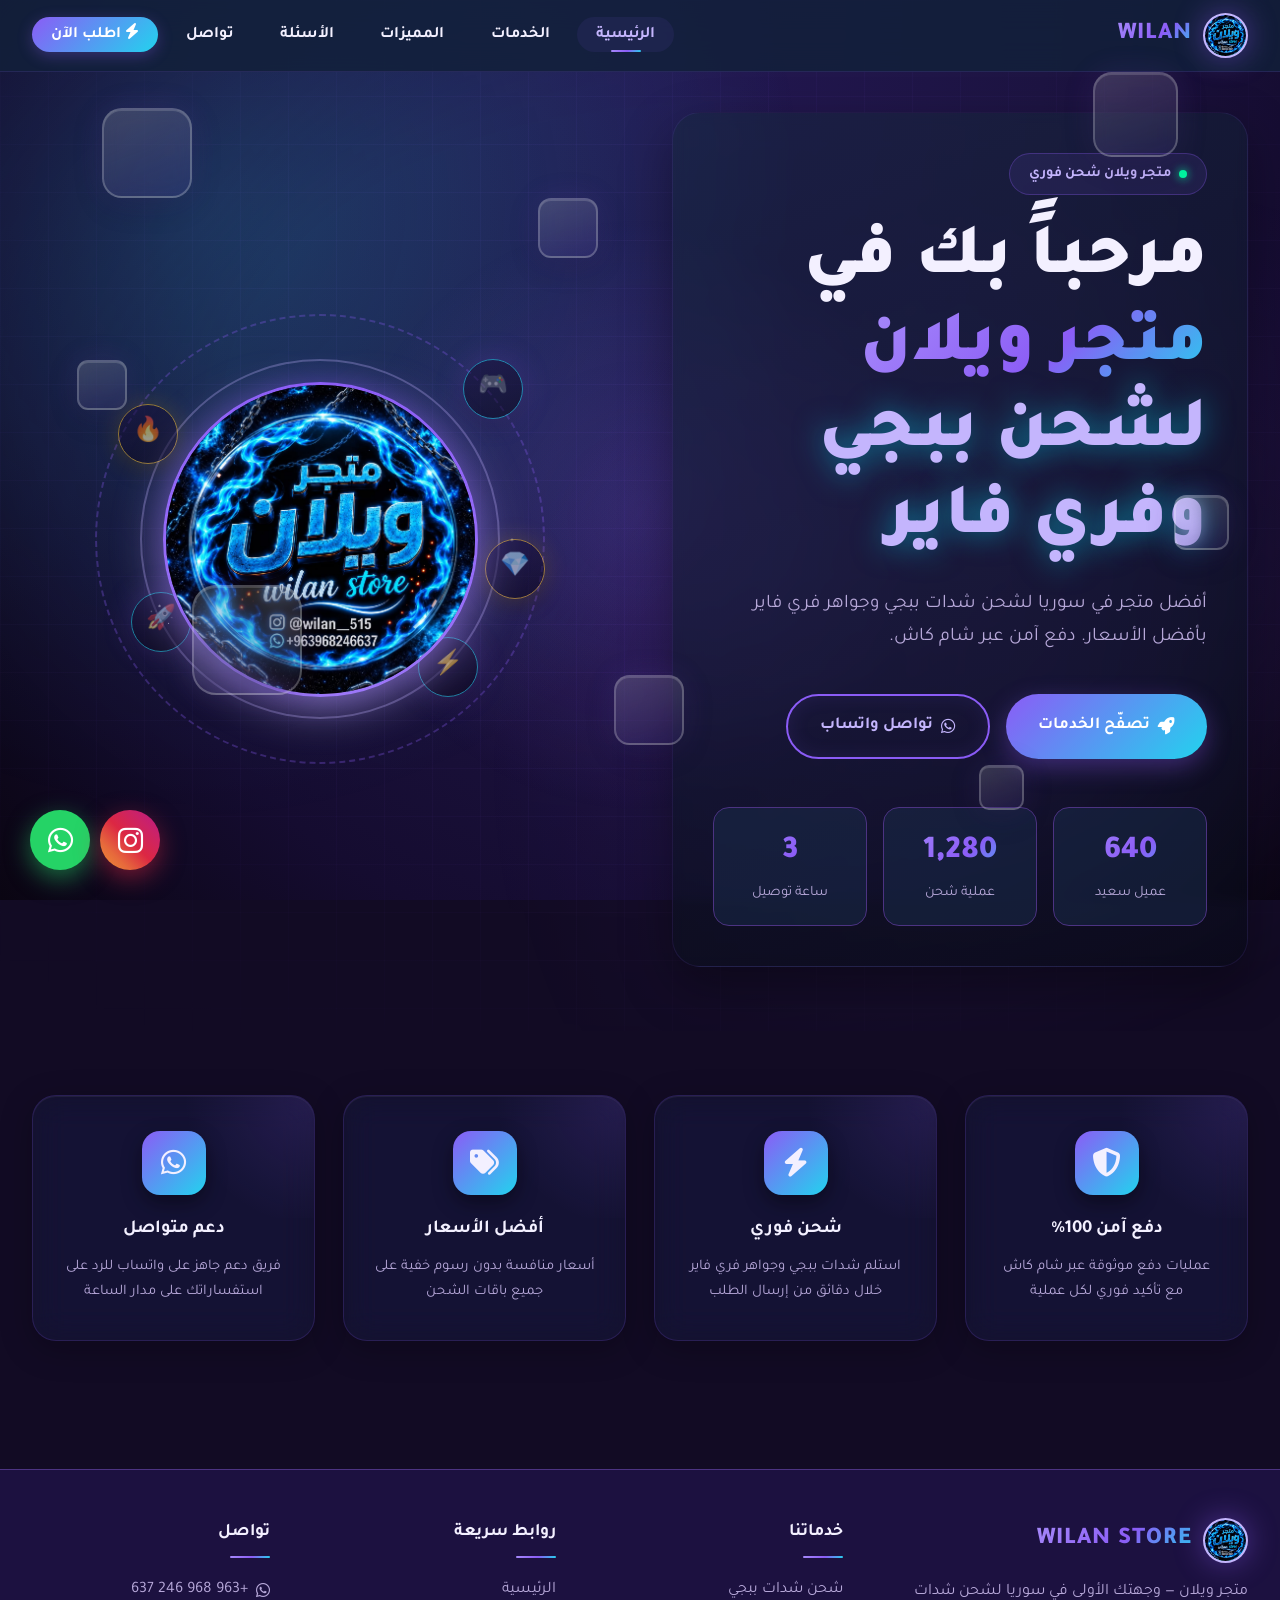
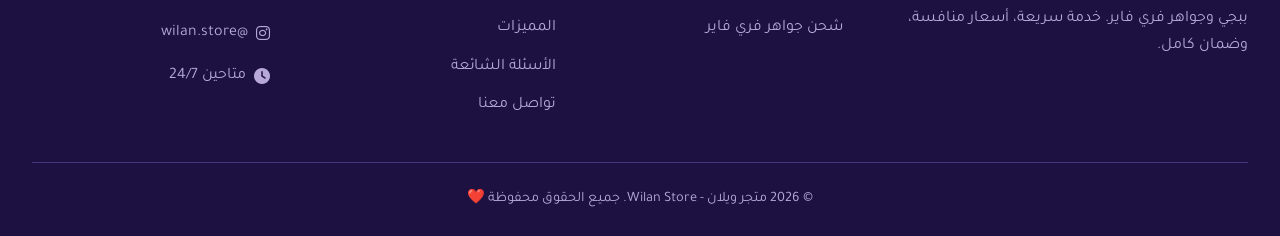
==== commit b6a60f87: "Rename index-2.html to index.html" ====
--- a/index.html
+++ b/index.html
@@ -270,6 +270,11 @@
                             <i class="fa-solid fa-triangle-exclamation"></i>
                             <span>تأكد جيداً من الكود قبل التحويل، وخاصة أول حرف وآخر حرف، حتى لا يذهب المبلغ لمحفظة خاطئة.</span>
                         </div>
+
+                        <div class="shamcash-warning" style="background: rgba(40,199,111,.1); border-color: rgba(40,199,111,.3); color:#28c76f; cursor:pointer;" onclick="document.querySelector('.nav-logo-icon')?.click()">
+                            <i class="fa-solid fa-circle-check"></i>
+                            <span>سجّلي دخولك بحساب تيليجرام لمتابعة طلباتك وحالتها بأي وقت عبر الدائرة أعلى يمين الصفحة.</span>
+                        </div>
                     </div>
                 </div>
 
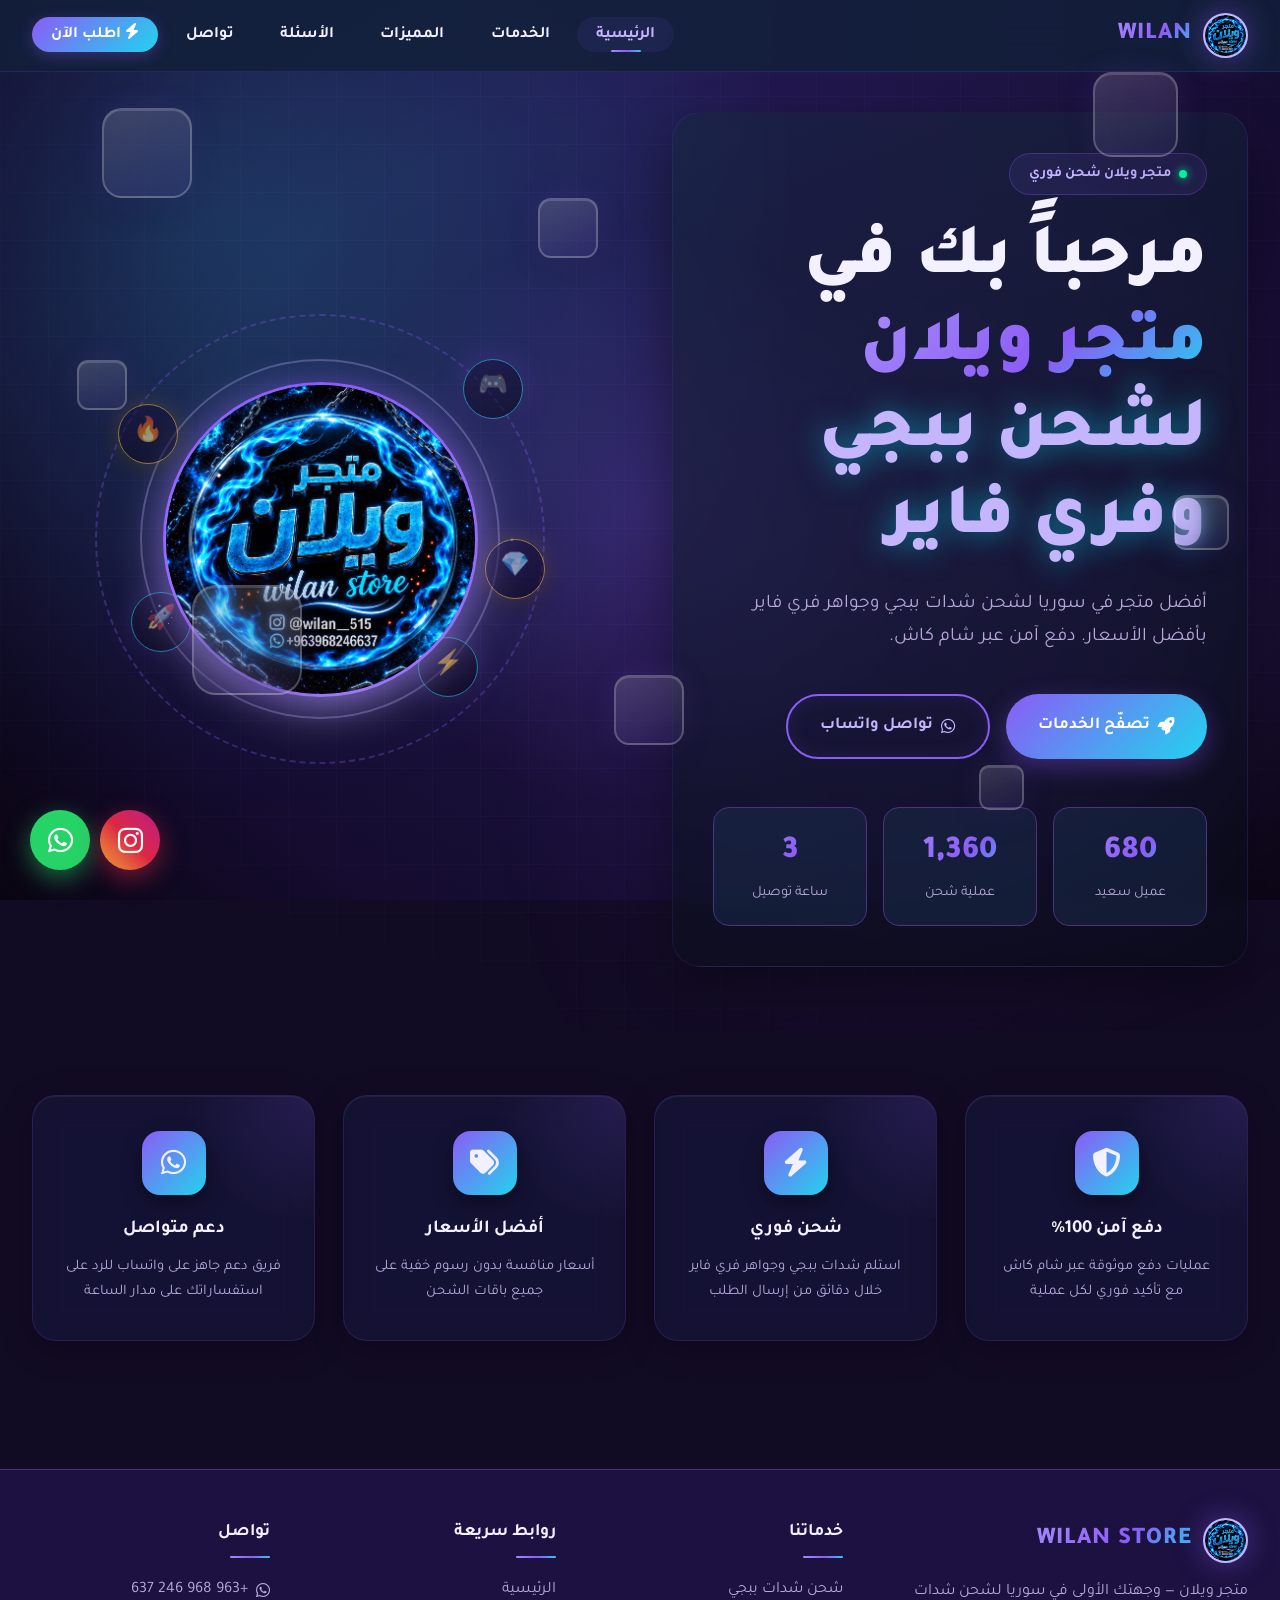
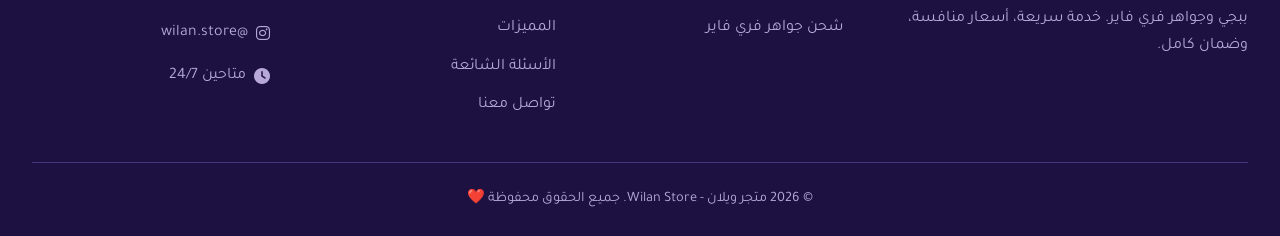
==== commit f8d5f602: "Rename index-3.html to index.html" ====
--- a/index.html
+++ b/index.html
@@ -273,7 +273,7 @@
 
                         <div class="shamcash-warning" style="background: rgba(40,199,111,.1); border-color: rgba(40,199,111,.3); color:#28c76f; cursor:pointer;" onclick="document.querySelector('.nav-logo-icon')?.click()">
                             <i class="fa-solid fa-circle-check"></i>
-                            <span>سجّلي دخولك بحساب تيليجرام لمتابعة طلباتك وحالتها بأي وقت عبر الدائرة أعلى يمين الصفحة.</span>
+                            <span>سجّل دخولك بحساب تيليجرام لمتابعة طلباتك وحالتها بأي وقت عبر الدائرة أعلى يمين الصفحة.</span>
                         </div>
                     </div>
                 </div>
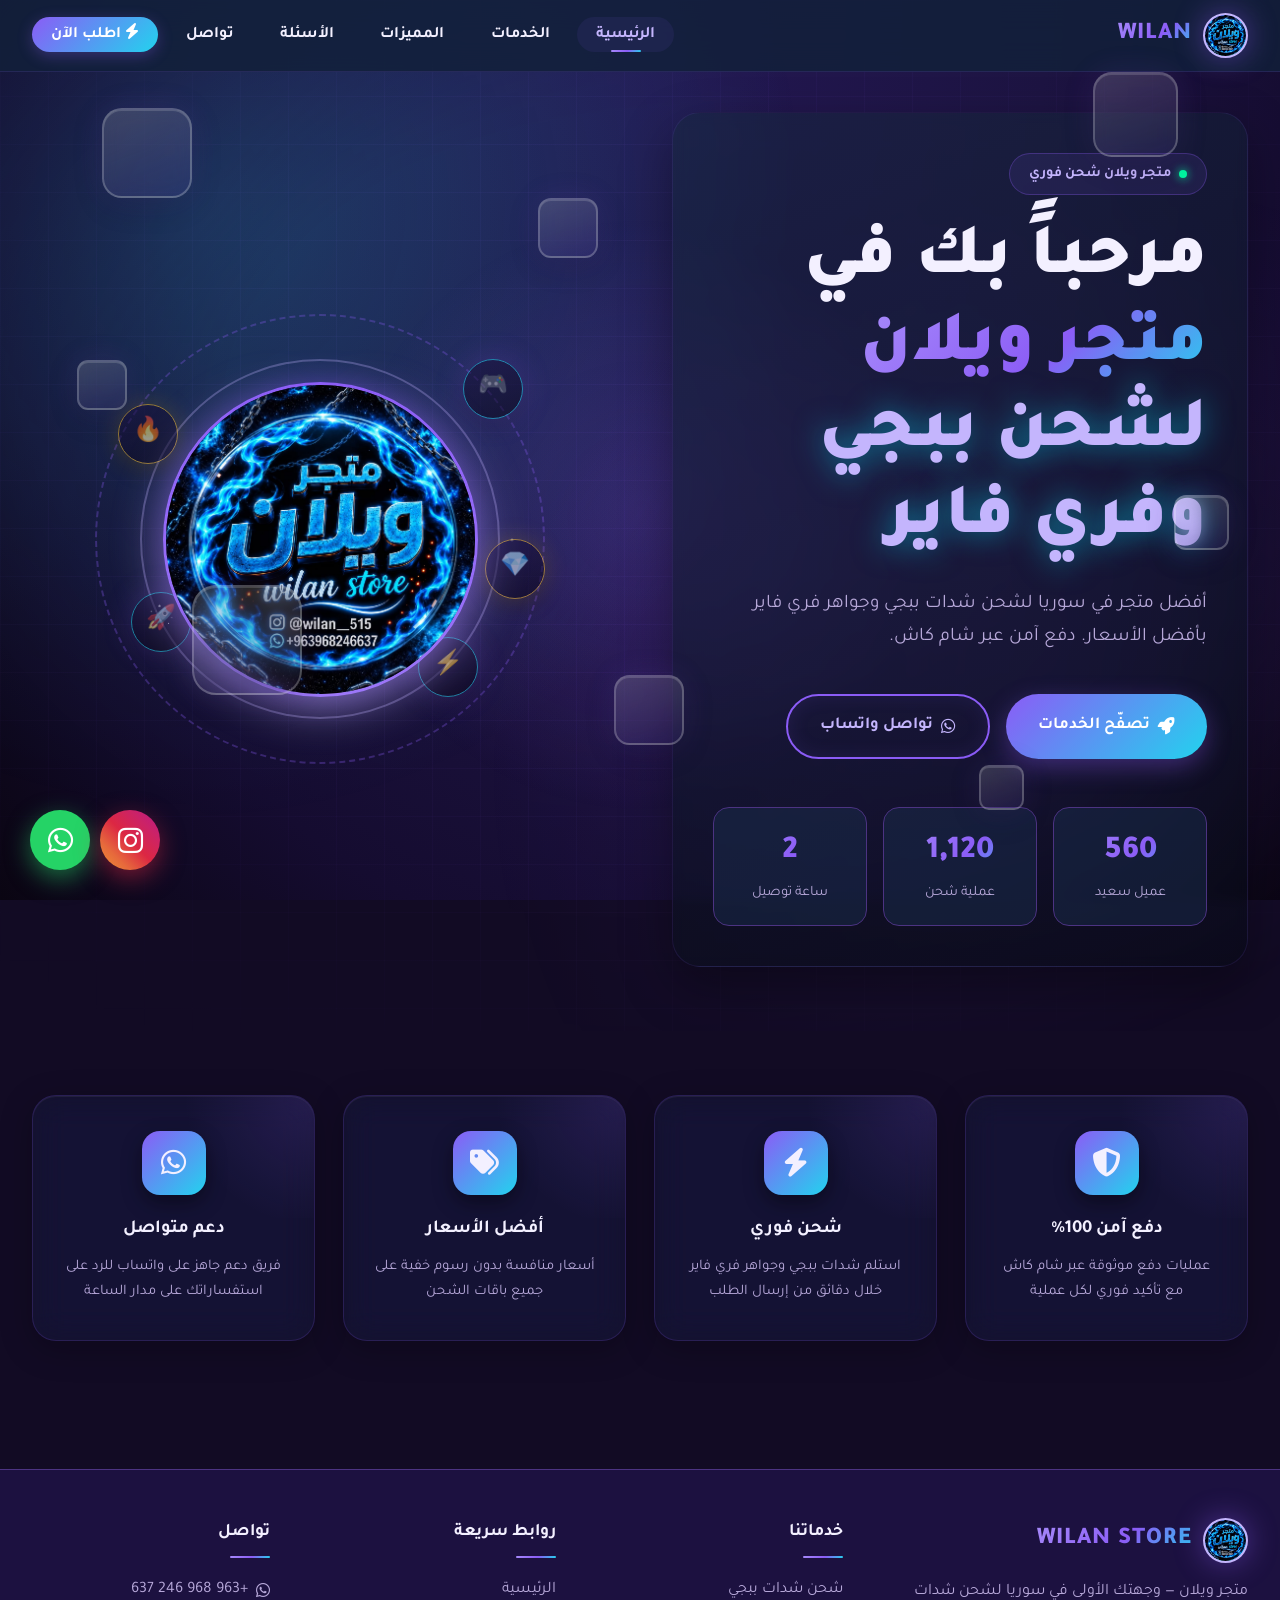
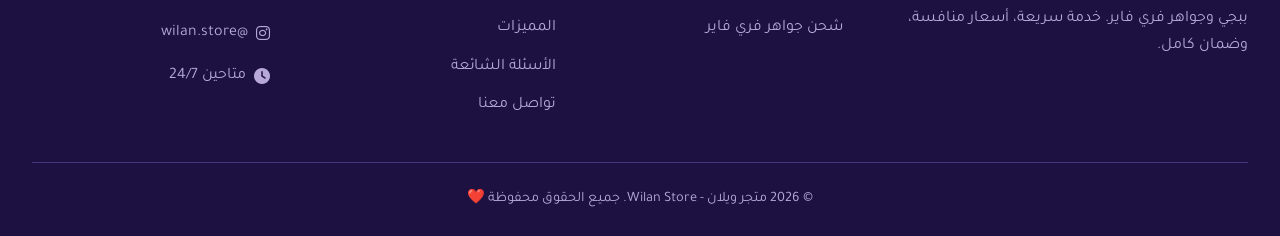
==== commit 8a3b1621: "Rename index-4.html to index.html" ====
--- a/index.html
+++ b/index.html
@@ -273,7 +273,7 @@
 
                         <div class="shamcash-warning" style="background: rgba(40,199,111,.1); border-color: rgba(40,199,111,.3); color:#28c76f; cursor:pointer;" onclick="document.querySelector('.nav-logo-icon')?.click()">
                             <i class="fa-solid fa-circle-check"></i>
-                            <span>سجّل دخولك بحساب تيليجرام لمتابعة طلباتك وحالتها بأي وقت عبر الدائرة أعلى يمين الصفحة.</span>
+                            <span>سجّل دخولك بحساب تيليجرام لمتابعة طلباتك وحالتها بأي وقت عبر الدائرة أعلى يمين الصفحة، أو أكمل طلبك الآن بدون تسجيل دخول.</span>
                         </div>
                     </div>
                 </div>
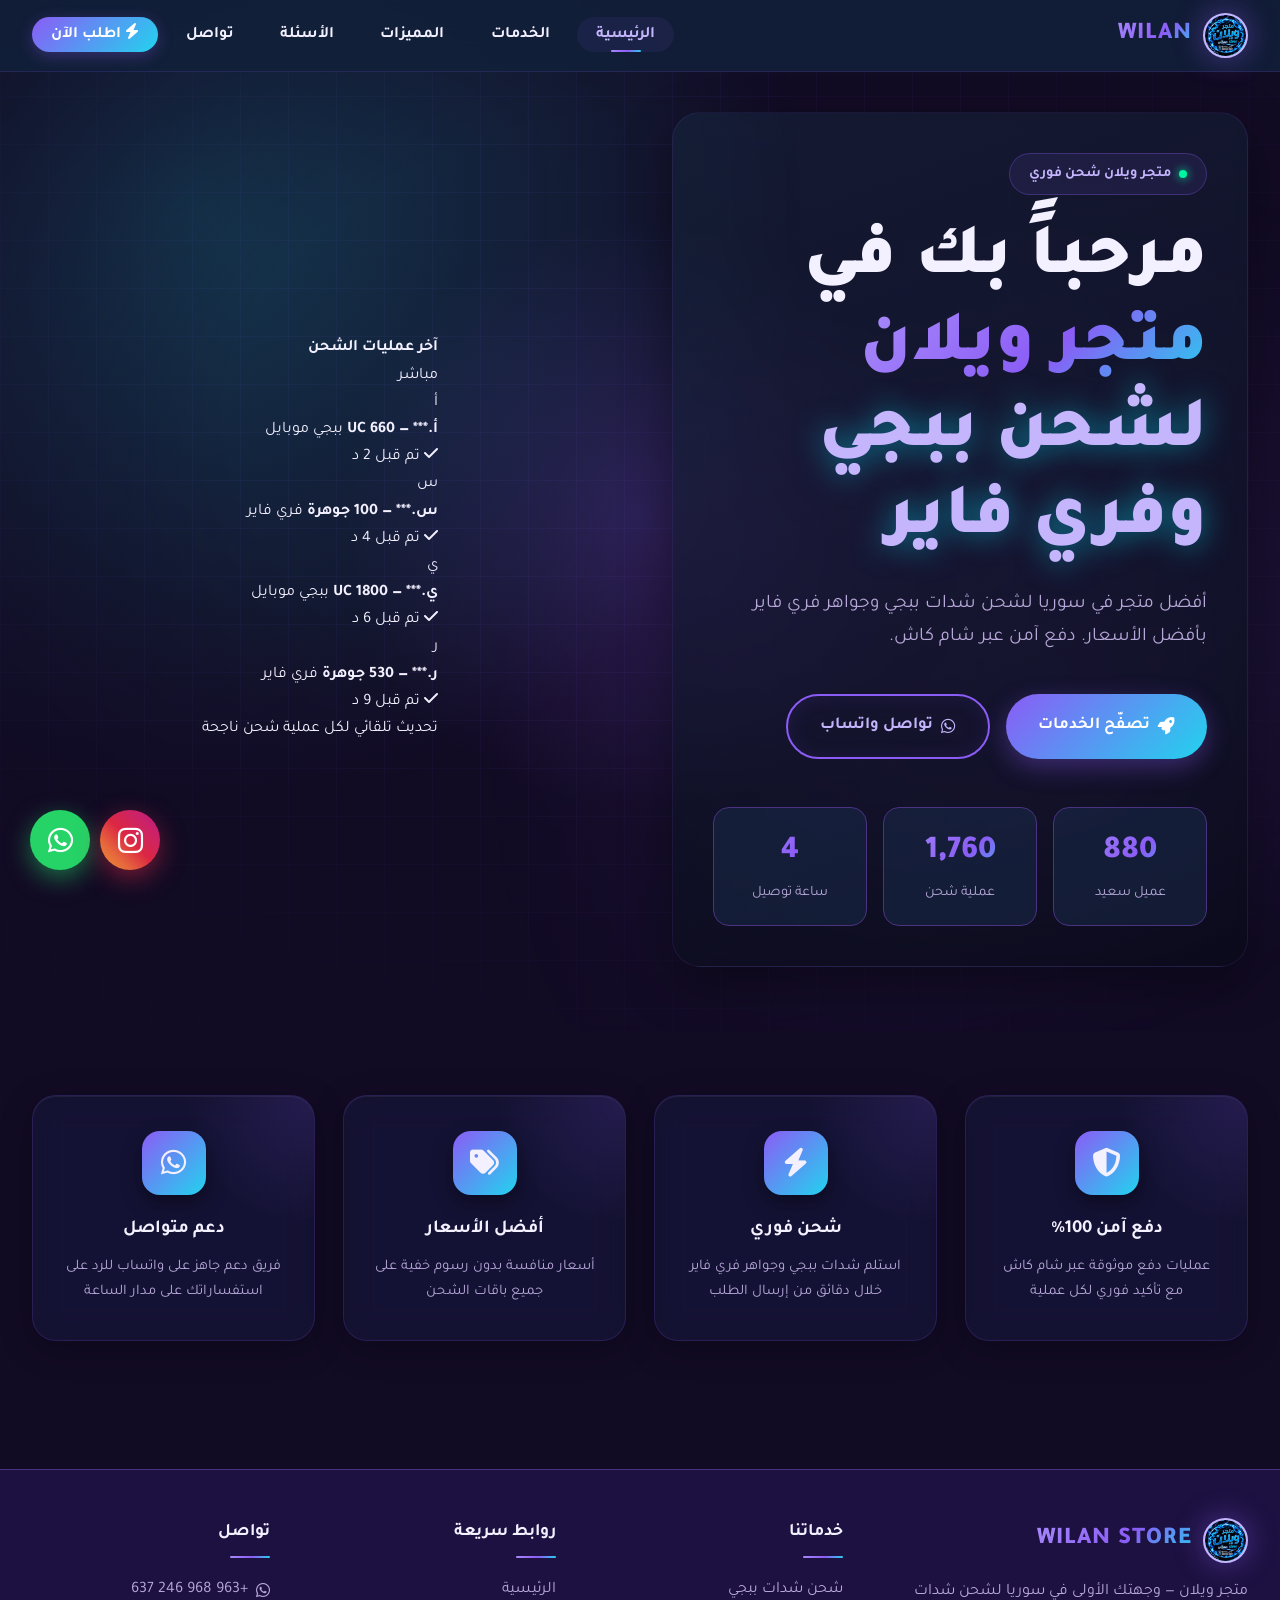
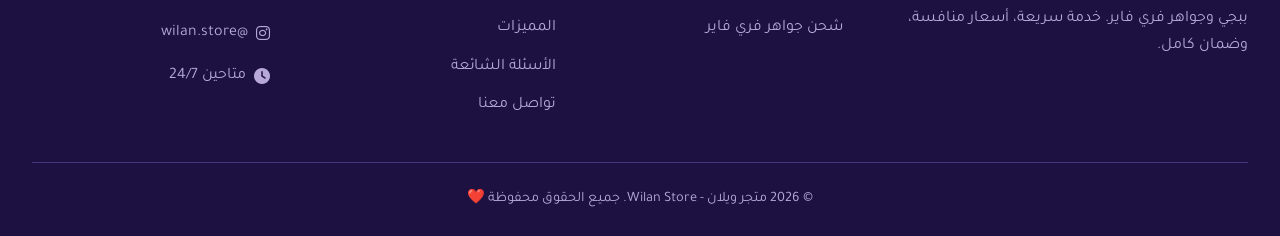
==== commit 592710ed: "Add files via upload" ====
--- a/index.html
+++ b/index.html
@@ -10,7 +10,7 @@
     <!-- Google Fonts -->
     <link rel="preconnect" href="https://fonts.googleapis.com">
     <link rel="preconnect" href="https://fonts.gstatic.com" crossorigin>
-    <link href="https://fonts.googleapis.com/css2?family=Tajawal:wght@400;500;700;900&family=Cairo:wght@400;700;900&display=swap" rel="stylesheet">
+    <link href="https://fonts.googleapis.com/css2?family=Changa:wght@600;700&family=Tajawal:wght@400;500;700&family=JetBrains+Mono:wght@500;700&display=swap" rel="stylesheet">
 
     <!-- Font Awesome -->
     <link rel="stylesheet" href="https://cdnjs.cloudflare.com/ajax/libs/font-awesome/6.5.1/css/all.min.css">
@@ -23,23 +23,8 @@
 </head>
 <body>
 
-    <!-- فقاعات زجاجية طافية فوق الموقع بالكامل -->
-    <div class="glass-bubbles">
-        <div class="glass-bubble b1"><span class="glass-bubble-inner"></span></div>
-        <div class="glass-bubble b2"><span class="glass-bubble-inner"></span></div>
-        <div class="glass-bubble b3"><span class="glass-bubble-inner"></span></div>
-        <div class="glass-bubble b4"><span class="glass-bubble-inner"></span></div>
-        <div class="glass-bubble b5"><span class="glass-bubble-inner"></span></div>
-        <div class="glass-bubble b6"><span class="glass-bubble-inner"></span></div>
-        <div class="glass-bubble b7"><span class="glass-bubble-inner"></span></div>
-        <div class="glass-bubble b8"><span class="glass-bubble-inner"></span></div>
-    </div>
-
     <!-- شريط تقدم التمرير -->
     <div class="scroll-progress" id="scrollProgress"></div>
-
-    <!-- خلفية نجوم -->
-    <div class="stars-bg"></div>
 
     <!-- شريط التنقل -->
     <nav class="navbar">
@@ -117,19 +102,49 @@
             </div>
 
             <div class="hero-visual">
-                <div class="logo-showcase">
-                    <div class="logo-showcase-ring"></div>
-                    <div class="logo-showcase-ring"></div>
-                    <div class="logo-showcase-ring"></div>
-                    <div class="logo-showcase-center">
-                        <img src="assets/img/logo.jpg" alt="متجر ويلان - Wilan Store" class="brand-photo-big">
-                    </div>
-
-                    <div class="floating-icon icon-1"><span class="floating-icon-inner">🎮</span></div>
-                    <div class="floating-icon icon-2"><span class="floating-icon-inner">💎</span></div>
-                    <div class="floating-icon icon-3"><span class="floating-icon-inner">⚡</span></div>
-                    <div class="floating-icon icon-4"><span class="floating-icon-inner">🔥</span></div>
-                    <div class="floating-icon icon-5"><span class="floating-icon-inner">🚀</span></div>
+                <div class="live-ticket fade-in">
+                    <div class="live-ticket-head">
+                        <h4>آخر عمليات الشحن</h4>
+                        <span class="live-dot"><span></span> مباشر</span>
+                    </div>
+
+                    <div class="live-ticket-row">
+                        <div class="live-ticket-avatar">أ</div>
+                        <div class="live-ticket-info">
+                            <b>أ.*** — 660 UC</b>
+                            <span>ببجي موبايل</span>
+                        </div>
+                        <span class="live-ticket-status"><i class="fa-solid fa-check"></i> تم قبل 2 د</span>
+                    </div>
+
+                    <div class="live-ticket-row">
+                        <div class="live-ticket-avatar">س</div>
+                        <div class="live-ticket-info">
+                            <b>س.*** — 100 جوهرة</b>
+                            <span>فري فاير</span>
+                        </div>
+                        <span class="live-ticket-status"><i class="fa-solid fa-check"></i> تم قبل 4 د</span>
+                    </div>
+
+                    <div class="live-ticket-row">
+                        <div class="live-ticket-avatar">ي</div>
+                        <div class="live-ticket-info">
+                            <b>ي.*** — 1800 UC</b>
+                            <span>ببجي موبايل</span>
+                        </div>
+                        <span class="live-ticket-status"><i class="fa-solid fa-check"></i> تم قبل 6 د</span>
+                    </div>
+
+                    <div class="live-ticket-row">
+                        <div class="live-ticket-avatar">ر</div>
+                        <div class="live-ticket-info">
+                            <b>ر.*** — 530 جوهرة</b>
+                            <span>فري فاير</span>
+                        </div>
+                        <span class="live-ticket-status"><i class="fa-solid fa-check"></i> تم قبل 9 د</span>
+                    </div>
+
+                    <div class="live-ticket-foot">تحديث تلقائي لكل عملية شحن ناجحة</div>
                 </div>
             </div>
         </div>
